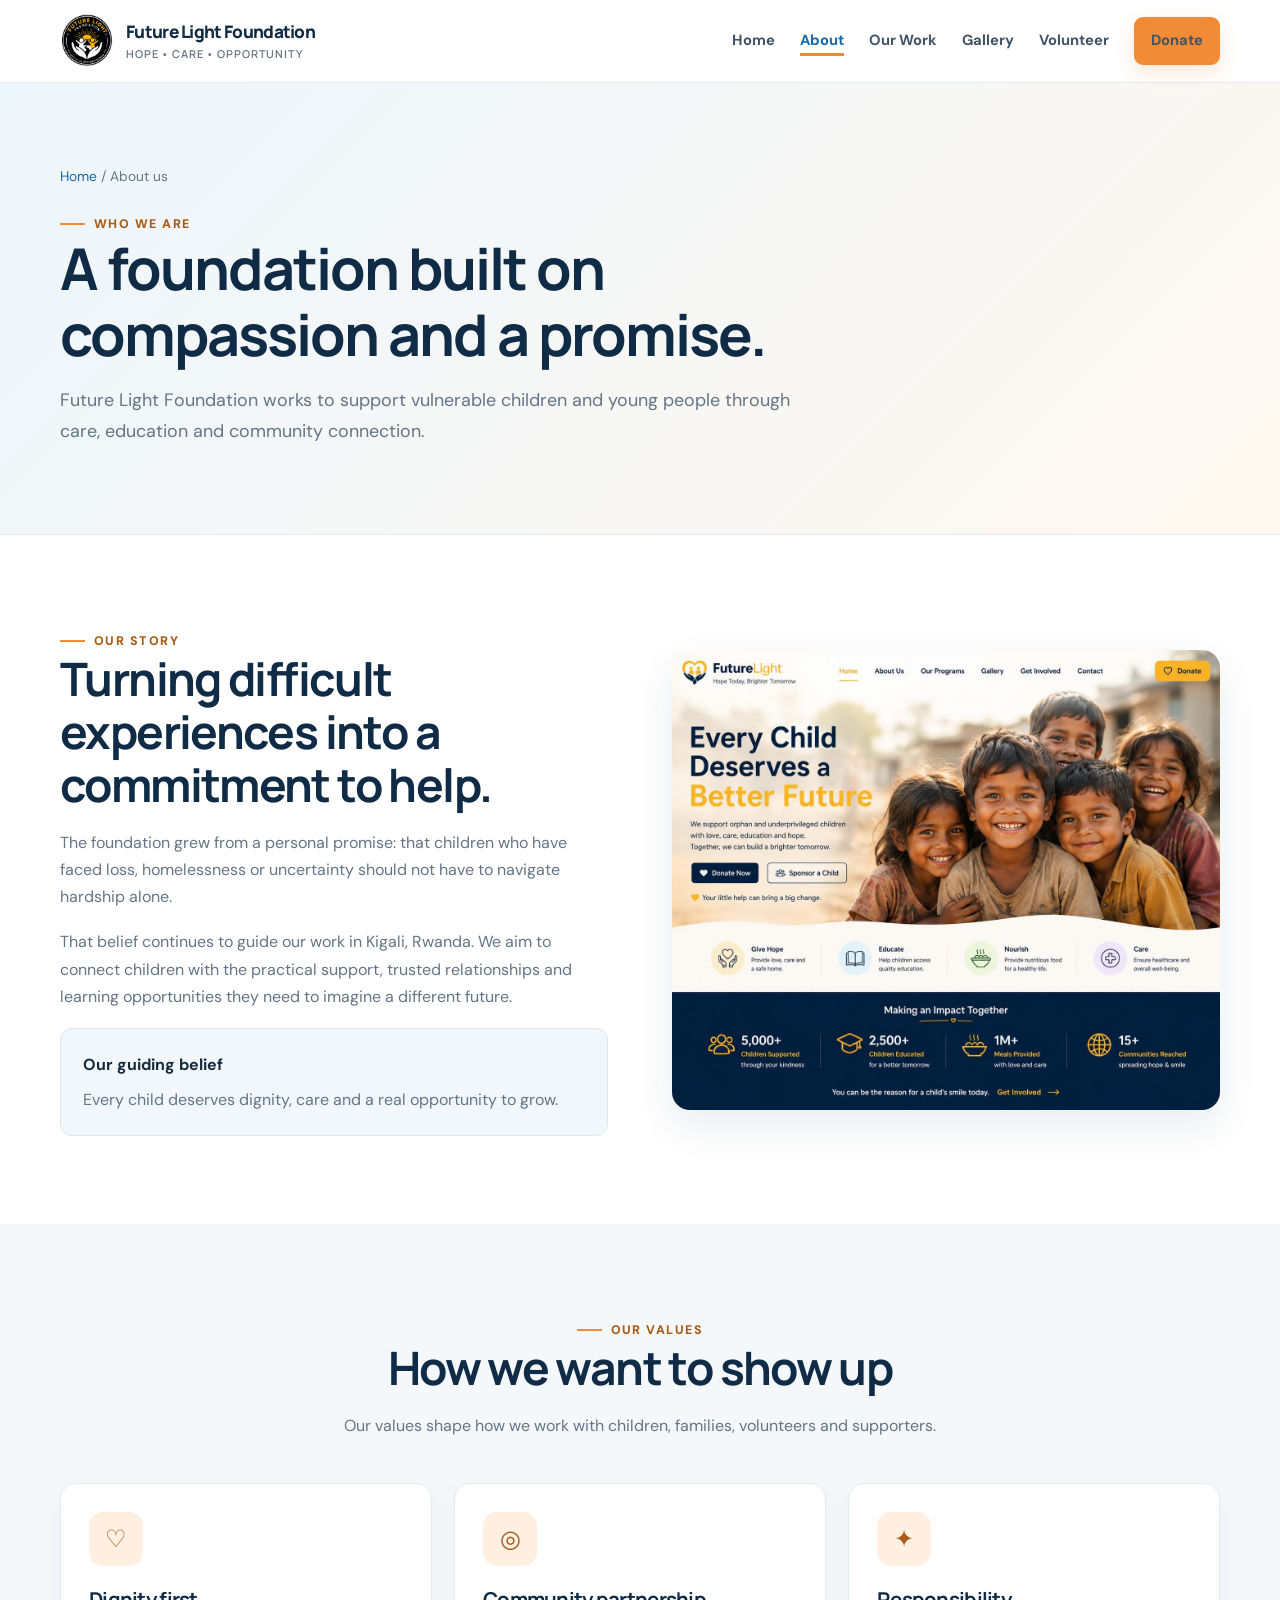
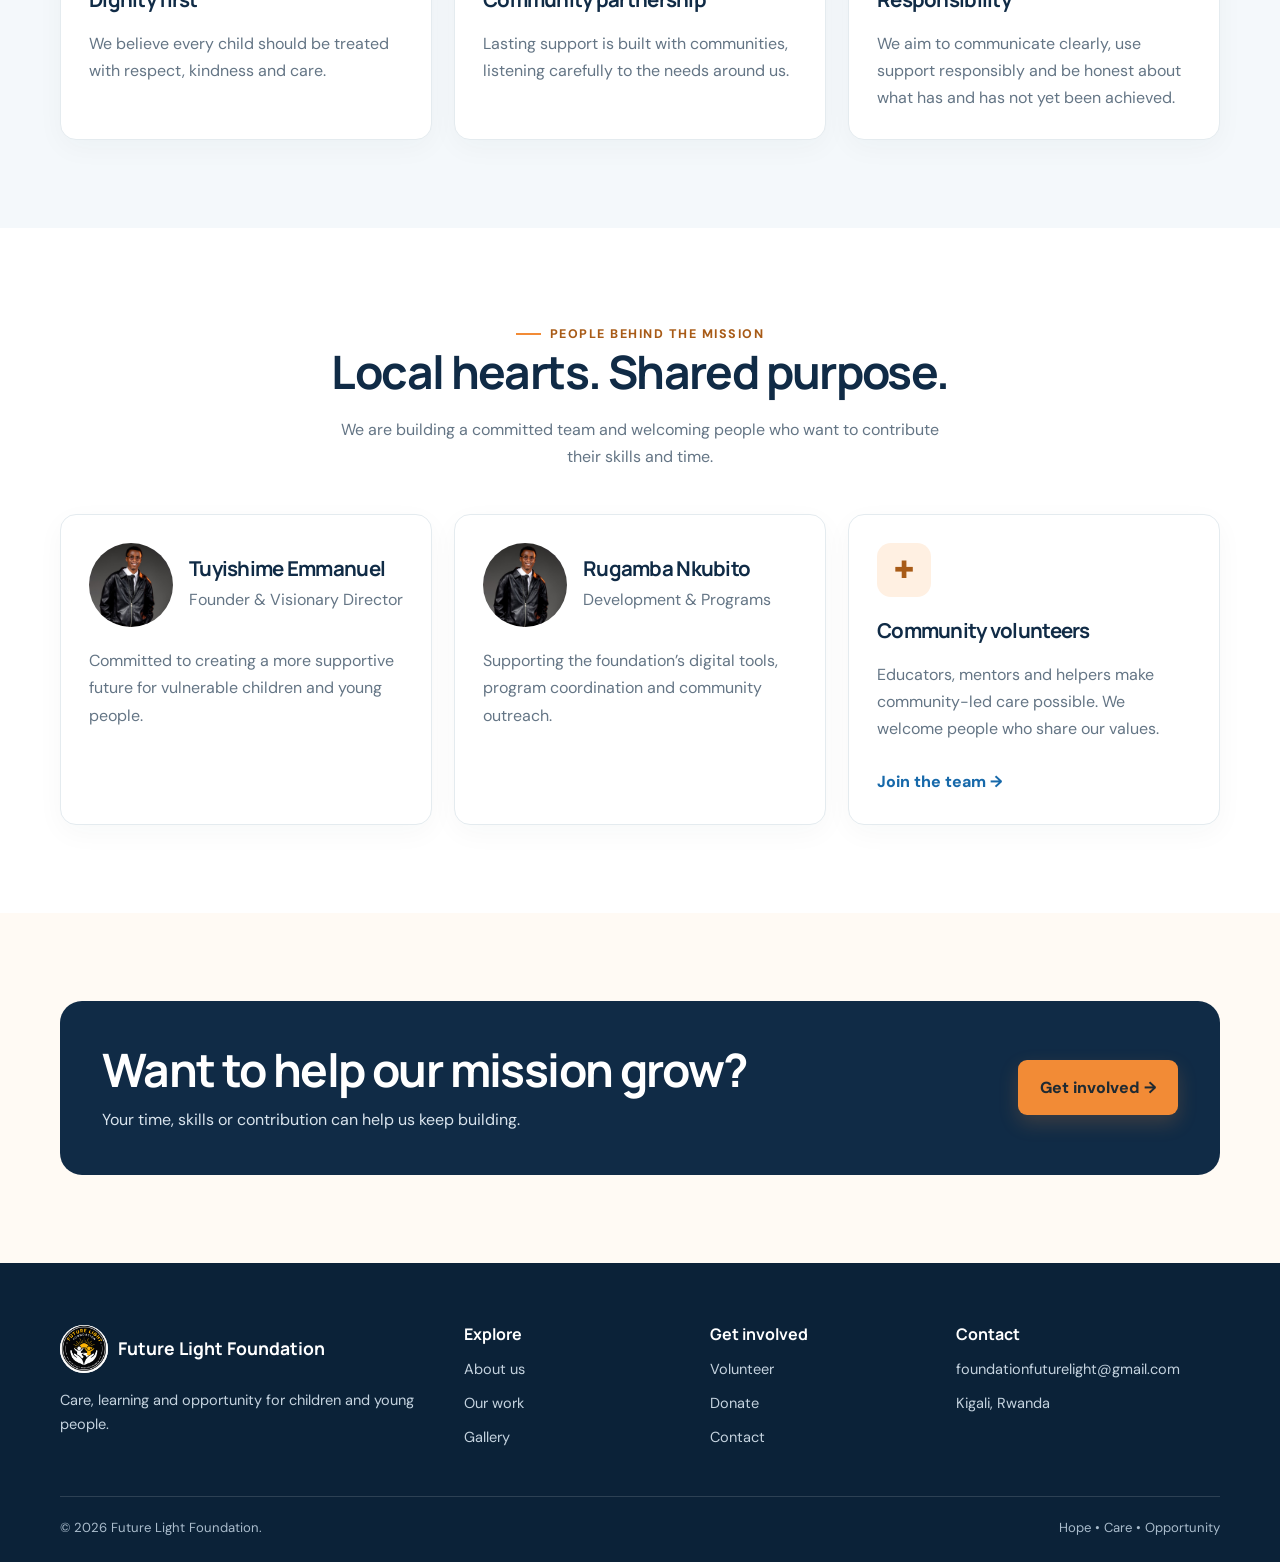
==== about.html @ f6e761b5 "Add dedicated about and team page" ====
<!doctype html>
<html lang="en"><head><meta charset="utf-8"><meta name="viewport" content="width=device-width,initial-scale=1"><meta name="description" content="Learn about the story, mission and people behind Future Light Foundation in Rwanda."><title>About Us | Future Light Foundation</title><link rel="icon" href="./futurelogo.jpeg"><link rel="stylesheet" href="./style.css"><script src="./site.js" defer></script></head>
<body><header class="site-header"><div class="container nav-wrap"><a class="brand" href="./index.html"><img src="./futurelogo.jpeg" alt="Future Light Foundation logo"><span>Future Light Foundation<small>Hope • Care • Opportunity</small></span></a><button class="menu-toggle" aria-label="Open navigation menu" aria-expanded="false" aria-controls="primary-nav">☰</button><nav class="nav-links" id="primary-nav" aria-label="Main navigation"><a href="./index.html">Home</a><a href="./about.html" aria-current="page">About</a><a href="./programs.html">Our Work</a><a href="./gallery.html">Gallery</a><a href="./volunteer.html">Volunteer</a><a class="btn btn-primary btn-sm" href="./donate.html">Donate</a></nav></div></header>
<main><section class="page-hero"><div class="container"><div class="breadcrumbs"><a href="./index.html">Home</a> / About us</div><span class="eyebrow">Who we are</span><h1>A foundation built on compassion and a promise.</h1><p>Future Light Foundation works to support vulnerable children and young people through care, education and community connection.</p></div></section>
<section class="section"><div class="container split"><div><span class="eyebrow">Our story</span><h2>Turning difficult experiences into a commitment to help.</h2><p>The foundation grew from a personal promise: that children who have faced loss, homelessness or uncertainty should not have to navigate hardship alone.</p><p>That belief continues to guide our work in Kigali, Rwanda. We aim to connect children with the practical support, trusted relationships and learning opportunities they need to imagine a different future.</p><div class="callout"><strong>Our guiding belief</strong><p style="margin:8px 0 0">Every child deserves dignity, care and a real opportunity to grow.</p></div></div><div class="photo-frame"><img src="./ff.jpeg" alt="Community and children represented in the foundation's work"></div></div></section>
<section class="section section-soft"><div class="container"><div class="section-head"><span class="eyebrow">Our values</span><h2>How we want to show up</h2><p>Our values shape how we work with children, families, volunteers and supporters.</p></div><div class="cards"><article class="card"><div class="card-icon">♡</div><h3>Dignity first</h3><p>We believe every child should be treated with respect, kindness and care.</p></article><article class="card"><div class="card-icon">◎</div><h3>Community partnership</h3><p>Lasting support is built with communities, listening carefully to the needs around us.</p></article><article class="card"><div class="card-icon">✦</div><h3>Responsibility</h3><p>We aim to communicate clearly, use support responsibly and be honest about what has and has not yet been achieved.</p></article></div></div></section>
<section class="section"><div class="container"><div class="section-head"><span class="eyebrow">People behind the mission</span><h2>Local hearts. Shared purpose.</h2><p>We are building a committed team and welcoming people who want to contribute their skills and time.</p></div><div class="cards"><article class="card"><div class="person"><img src="./tuyishime.jpeg" alt="Emmanuel Tuyishime"><div><h3 style="margin-bottom:5px">Tuyishime Emmanuel</h3><p>Founder & Visionary Director</p></div></div><p style="margin-top:20px">Committed to creating a more supportive future for vulnerable children and young people.</p></article><article class="card"><div class="person"><img src="./tuyishime.jpeg" alt="Rugamba Nkubito"><div><h3 style="margin-bottom:5px">Rugamba Nkubito</h3><p>Development & Programs</p></div></div><p style="margin-top:20px">Supporting the foundation’s digital tools, program coordination and community outreach.</p></article><article class="card"><div class="card-icon">✚</div><h3>Community volunteers</h3><p>Educators, mentors and helpers make community-led care possible. We welcome people who share our values.</p><a class="card-link" href="./volunteer.html">Join the team →</a></article></div></div></section>
<section class="section section-cream"><div class="container banner"><div><h2>Want to help our mission grow?</h2><p>Your time, skills or contribution can help us keep building.</p></div><a class="btn btn-primary" href="./volunteer.html">Get involved →</a></div></section></main>
<footer class="site-footer"><div class="container"><div class="footer-grid"><div><div class="footer-brand"><img src="./futurelogo.jpeg" alt=""><strong>Future Light Foundation</strong></div><p>Care, learning and opportunity for children and young people.</p></div><div><h3>Explore</h3><ul class="footer-links"><li><a href="./about.html">About us</a></li><li><a href="./programs.html">Our work</a></li><li><a href="./gallery.html">Gallery</a></li></ul></div><div><h3>Get involved</h3><ul class="footer-links"><li><a href="./volunteer.html">Volunteer</a></li><li><a href="./donate.html">Donate</a></li><li><a href="./contact.html">Contact</a></li></ul></div><div><h3>Contact</h3><ul class="footer-links"><li><a href="mailto:foundationfuturelight@gmail.com">foundationfuturelight@gmail.com</a></li><li>Kigali, Rwanda</li></ul></div></div><div class="copyright"><span>© 2026 Future Light Foundation.</span><span>Hope • Care • Opportunity</span></div></div></footer></body></html>
---- style.css ----
@import url('https://fonts.googleapis.com/css2?family=DM+Sans:wght@400;500;600;700&family=Manrope:wght@400;500;600;700;800&display=swap');
:root{--navy:#102b46;--blue:#1769aa;--orange:#f28b36;--cream:#fffaf4;--ink:#172b3a;--muted:#647585;--line:#e4ebef;--white:#fff;--soft:#f4f8fb;--shadow:0 16px 42px rgba(16,43,70,.09)}
*{box-sizing:border-box}html{scroll-behavior:smooth}body{margin:0;font-family:'DM Sans',sans-serif;color:var(--ink);line-height:1.7;background:#fff}img{max-width:100%;display:block}a{color:inherit}button,input,textarea,select{font:inherit}.container{width:min(1160px,92%);margin-inline:auto}.site-header{position:sticky;top:0;z-index:50;background:rgba(255,255,255,.96);backdrop-filter:blur(14px);border-bottom:1px solid var(--line)}.nav-wrap{min-height:82px;display:flex;align-items:center;justify-content:space-between;gap:28px}.brand{display:flex;align-items:center;gap:12px;text-decoration:none;min-width:210px}.brand img{width:54px;height:54px;object-fit:contain;border-radius:50%}.brand span{font-family:Manrope,sans-serif;font-weight:800;letter-spacing:-.04em;color:var(--navy);font-size:1.08rem;line-height:1.2}.brand small{display:block;color:var(--muted);font-size:.68rem;font-weight:600;letter-spacing:.08em;text-transform:uppercase;margin-top:4px}.nav-links{display:flex;align-items:center;gap:25px}.nav-links a{text-decoration:none;font-weight:700;font-size:.92rem;color:#405466;transition:color .2s}.nav-links a:hover,.nav-links a[aria-current=page]{color:var(--blue)}.nav-links a[aria-current=page]:not(.btn){text-decoration:underline;text-decoration-color:var(--orange);text-decoration-thickness:3px;text-underline-offset:8px}.menu-toggle{display:none;border:1px solid var(--line);background:#fff;border-radius:10px;padding:10px 12px;color:var(--navy);font-size:1.2rem}.btn{display:inline-flex;align-items:center;justify-content:center;gap:9px;padding:13px 21px;border-radius:9px;text-decoration:none;font-weight:800;border:1px solid transparent;cursor:pointer;transition:transform .2s,background .2s,border-color .2s}.btn:hover{transform:translateY(-2px)}.btn-primary{background:var(--orange);color:#1f2a32;box-shadow:0 8px 20px rgba(242,139,54,.2)}.btn-primary:hover{background:#ff9b4c}.btn-blue{background:var(--blue);color:#fff}.btn-outline{border-color:#c8d6e0;color:var(--navy);background:#fff}.btn-sm{padding:10px 16px}.eyebrow{display:inline-flex;align-items:center;gap:9px;color:#a85b17;font-size:.78rem;letter-spacing:.12em;text-transform:uppercase;font-weight:800}.eyebrow:before{content:'';height:2px;width:25px;background:var(--orange)}h1,h2,h3{font-family:Manrope,sans-serif;line-height:1.15;letter-spacing:-.035em;color:var(--navy);margin:0 0 18px}h1{font-size:clamp(2.6rem,5.8vw,5rem)}h2{font-size:clamp(2rem,3.6vw,3.2rem)}h3{font-size:1.28rem}p{margin:0 0 18px;color:var(--muted)}.lead{font-size:1.15rem;max-width:660px}.section{padding:88px 0}.section-soft{background:var(--soft)}.section-cream{background:var(--cream)}.section-head{max-width:720px;margin:0 auto 44px;text-align:center}.section-head p{max-width:620px;margin:0 auto}.hero{position:relative;isolation:isolate;overflow:hidden;background:var(--navy);color:#fff;min-height:650px;display:flex;align-items:center}.hero:before{content:'';position:absolute;inset:0;background:linear-gradient(90deg,rgba(9,31,52,.92) 0%,rgba(9,31,52,.75) 48%,rgba(9,31,52,.18) 100%);z-index:-1}.hero-photo{position:absolute;inset:0;width:100%;height:100%;object-fit:cover;z-index:-2}.hero-content{padding:90px 0;max-width:760px}.hero h1{color:#fff;max-width:760px}.hero p{color:#e2edf5;font-size:1.17rem;max-width:620px}.hero-actions{display:flex;gap:13px;flex-wrap:wrap;margin-top:28px}.hero .btn-outline{background:rgba(255,255,255,.08);border-color:rgba(255,255,255,.5);color:#fff}.trust-row{display:flex;gap:24px;flex-wrap:wrap;margin-top:36px;color:#e2edf5;font-size:.9rem;font-weight:700}.trust-row span:before{content:'✓';display:inline-grid;place-items:center;width:22px;height:22px;border-radius:50%;background:rgba(242,139,54,.2);color:#ffb56f;margin-right:8px}.split{display:grid;grid-template-columns:1fr 1fr;gap:64px;align-items:center}.photo-frame{position:relative}.photo-frame img{width:100%;height:460px;object-fit:cover;border-radius:18px;box-shadow:var(--shadow)}.photo-note{position:absolute;bottom:22px;left:-18px;background:#fff;padding:17px 20px;border-radius:12px;box-shadow:var(--shadow);max-width:220px;font-weight:800;color:var(--navy)}.photo-note small{display:block;color:var(--muted);font-weight:500}.cards{display:grid;grid-template-columns:repeat(3,1fr);gap:22px}.card{background:#fff;border:1px solid var(--line);border-radius:16px;padding:28px;box-shadow:0 8px 28px rgba(16,43,70,.035)}.card-icon{width:54px;height:54px;display:grid;place-items:center;background:#fff0e2;color:#a85b17;border-radius:14px;font-size:1.5rem;margin-bottom:22px}.card p:last-child{margin-bottom:0}.card-link{display:inline-flex;margin-top:8px;text-decoration:none;color:var(--blue);font-weight:800}.card-link:hover{text-decoration:underline}.banner{background:var(--navy);border-radius:22px;padding:42px;display:flex;justify-content:space-between;align-items:center;gap:24px;color:#fff}.banner h2{color:#fff;margin-bottom:10px}.banner p{color:#d9e4ed;margin:0}.page-hero{padding:82px 0 70px;background:linear-gradient(135deg,#edf6fc 0%,#fff8f0 100%);border-bottom:1px solid var(--line)}.page-hero h1{font-size:clamp(2.4rem,4.5vw,4rem);max-width:850px}.page-hero p{font-size:1.12rem;max-width:740px}.breadcrumbs{font-size:.86rem;color:var(--muted);margin-bottom:18px}.breadcrumbs a{color:var(--blue);text-decoration:none}.check-list{padding:0;list-style:none;display:grid;gap:12px;margin:24px 0}.check-list li{padding-left:32px;position:relative;color:#405466}.check-list li:before{content:'✓';position:absolute;left:0;top:0;width:22px;height:22px;display:grid;place-items:center;background:#e8f6ee;color:#20724b;border-radius:50%;font-weight:800;font-size:.8rem}.person{display:flex;align-items:center;gap:16px}.person img{width:84px;height:84px;object-fit:cover;border-radius:50%}.person p{margin:0}.form-layout{display:grid;grid-template-columns:.8fr 1.2fr;gap:30px;align-items:start}.form-panel{padding:32px;background:#fff;border:1px solid var(--line);border-radius:18px;box-shadow:var(--shadow)}.field{margin-bottom:17px}.field label{display:block;font-weight:700;color:var(--navy);margin-bottom:7px;font-size:.92rem}.field input,.field textarea,.field select{width:100%;padding:13px 14px;border:1px solid #cbd8e1;border-radius:9px;background:#fff;color:var(--ink);outline:none}.field input:focus,.field textarea:focus,.field select:focus{border-color:var(--blue);box-shadow:0 0 0 3px rgba(23,105,170,.1)}.field textarea{min-height:145px;resize:vertical}.form-status{padding:12px 14px;border-radius:9px;margin-top:14px;background:#eef7f1;color:#205c3d;display:none}.form-status.error{background:#fff0ee;color:#a12d22}.number-card{display:flex;align-items:center;justify-content:space-between;gap:14px;padding:20px;border:1px solid #f4d1b1;background:#fff8f1;border-radius:13px;margin:22px 0}.number-card strong{display:block;font-size:1.55rem;letter-spacing:.04em;color:var(--navy)}.number-card small{color:var(--muted)}.step-list{counter-reset:steps;list-style:none;padding:0;display:grid;gap:18px}.step-list li{counter-increment:steps;display:grid;grid-template-columns:44px 1fr;gap:15px;align-items:start}.step-list li:before{content:counter(steps);width:42px;height:42px;border-radius:12px;display:grid;place-items:center;background:#e8f2fa;color:var(--blue);font-weight:800}.gallery-grid{display:grid;grid-template-columns:repeat(3,1fr);gap:18px}.gallery-grid img{width:100%;height:300px;object-fit:cover;border-radius:14px}.gallery-caption{font-size:.9rem;margin-top:9px}.callout{padding:22px;border-radius:12px;background:#f1f7fc;border:1px solid #d8e7f2}.site-footer{background:#0b2238;color:#fff;padding:62px 0 22px}.footer-grid{display:grid;grid-template-columns:1.4fr .8fr .8fr 1fr;gap:34px;padding-bottom:40px}.site-footer h3{color:#fff;font-size:1rem;letter-spacing:0;margin-bottom:15px}.site-footer p,.site-footer a,.site-footer li{color:#c5d3df;font-size:.91rem}.site-footer a{text-decoration:none}.site-footer a:hover{color:#ffb56f}.footer-links{list-style:none;padding:0;margin:0;display:grid;gap:9px}.footer-brand{display:flex;align-items:center;gap:10px;margin-bottom:16px}.footer-brand img{width:48px;height:48px;object-fit:contain;border-radius:50%;background:#fff}.footer-brand strong{font-family:Manrope,sans-serif;font-size:1.1rem}.copyright{border-top:1px solid rgba(255,255,255,.14);padding-top:20px;display:flex;justify-content:space-between;gap:12px;flex-wrap:wrap;color:#aabccc;font-size:.82rem}.notice{padding:14px 16px;border-radius:10px;background:#fff4e7;border:1px solid #f4d5b5;color:#79400e;font-size:.9rem}.hidden{display:none!important}
@media(max-width:950px){.nav-links{gap:15px}.nav-links a{font-size:.86rem}.brand{min-width:0}.split{gap:34px}.footer-grid{grid-template-columns:repeat(2,1fr)}.form-layout{grid-template-columns:1fr}.hero{min-height:590px}}
@media(max-width:760px){.nav-wrap{min-height:72px}.brand img{width:46px;height:46px}.menu-toggle{display:block}.nav-links{display:none;position:absolute;left:0;right:0;top:100%;background:#fff;border-bottom:1px solid var(--line);padding:18px 4%;box-shadow:var(--shadow);align-items:stretch;gap:0;flex-direction:column}.nav-links.open{display:flex}.nav-links a{padding:12px 6px;font-size:1rem}.nav-links .btn{margin-top:8px}.hero{min-height:620px}.hero:before{background:linear-gradient(90deg,rgba(9,31,52,.91),rgba(9,31,52,.66))}.hero-content{padding:72px 0}.split{grid-template-columns:1fr;gap:34px}.photo-frame img{height:350px}.photo-note{left:12px}.cards{grid-template-columns:1fr}.section{padding:64px 0}.page-hero{padding:60px 0 48px}.banner{padding:28px;align-items:flex-start;flex-direction:column}.gallery-grid{grid-template-columns:repeat(2,1fr)}.gallery-grid img{height:220px}.number-card{align-items:flex-start;flex-direction:column}.form-panel{padding:22px}}
@media(max-width:480px){.gallery-grid{grid-template-columns:1fr}.gallery-grid img{height:260px}.footer-grid{grid-template-columns:1fr}.hero-actions .btn{width:100%}.trust-row{gap:12px;display:grid}.brand span{font-size:.98rem}.section-head{text-align:left}.section-head p{margin:0}.copyright{display:block}.copyright span{display:block;margin-top:5px}}
@media(prefers-reduced-motion:reduce){*,*::before,*::after{scroll-behavior:auto!important;transition:none!important;animation:none!important}}
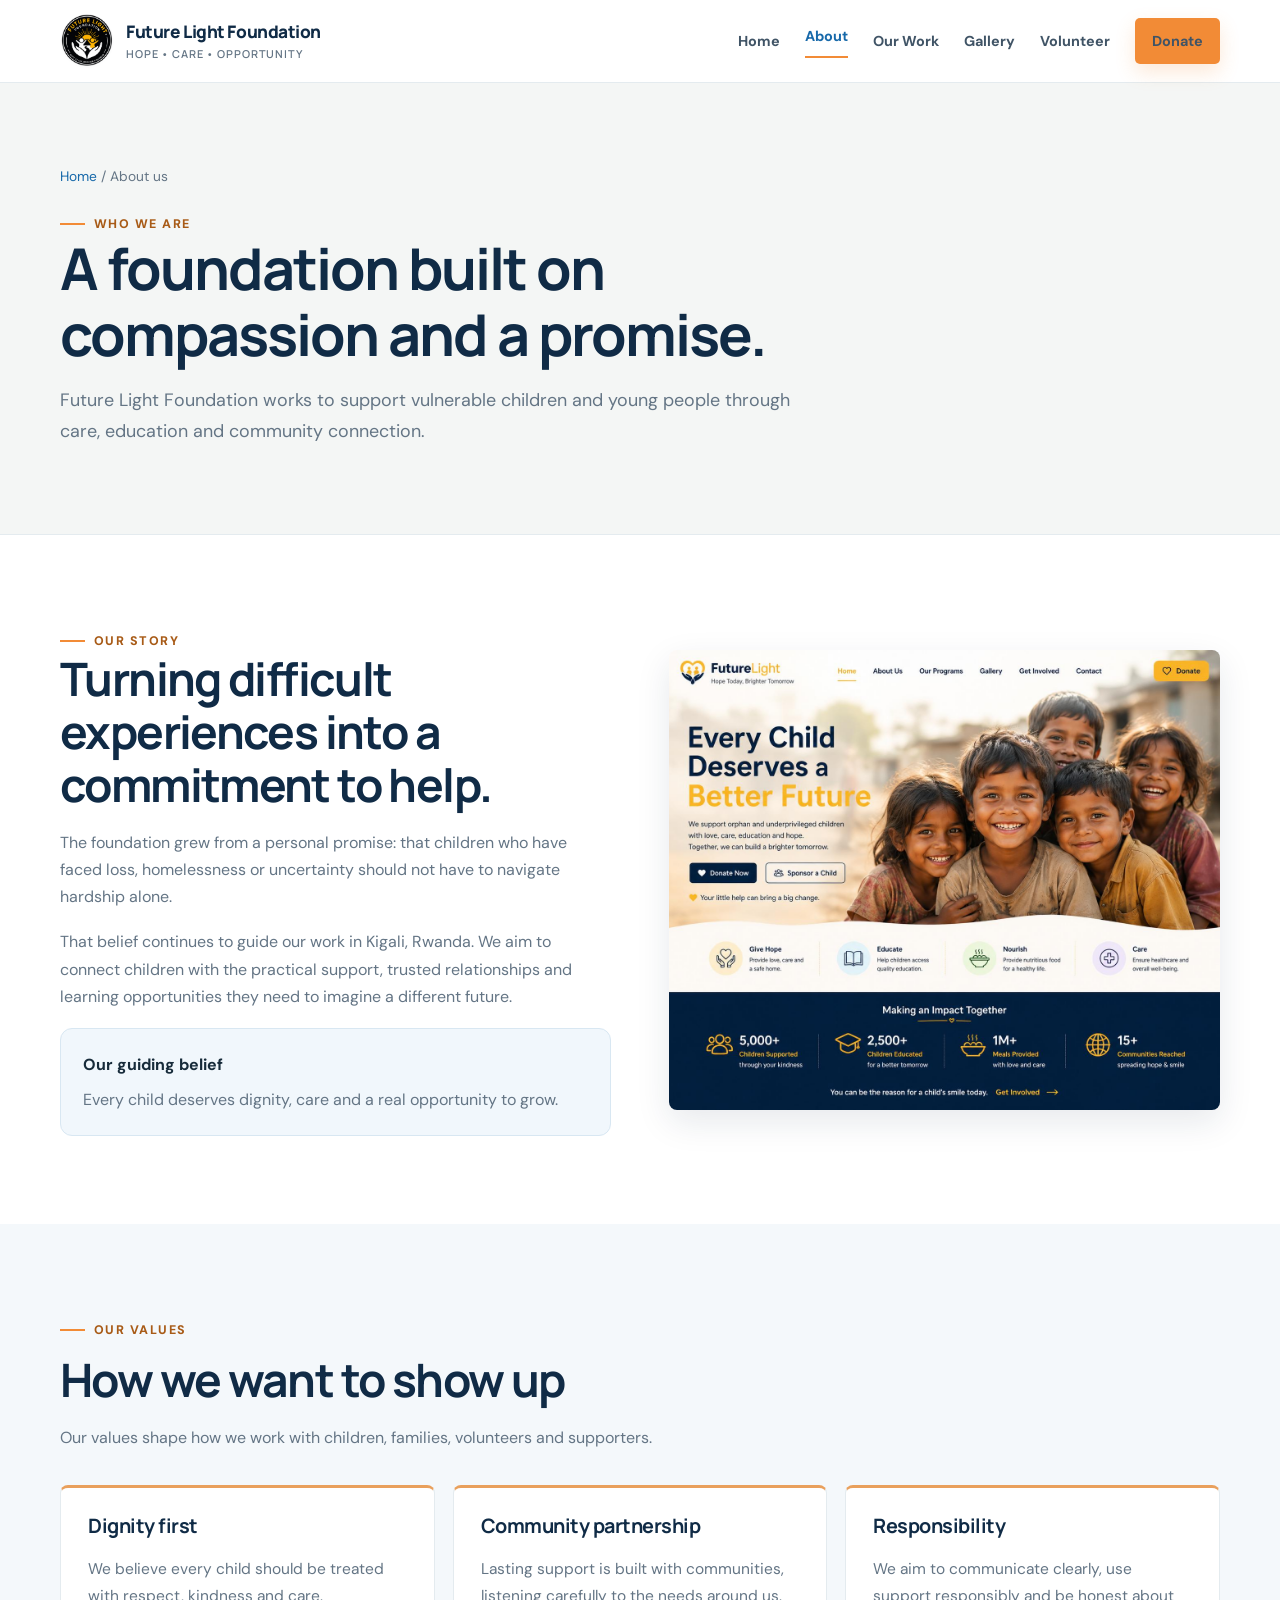
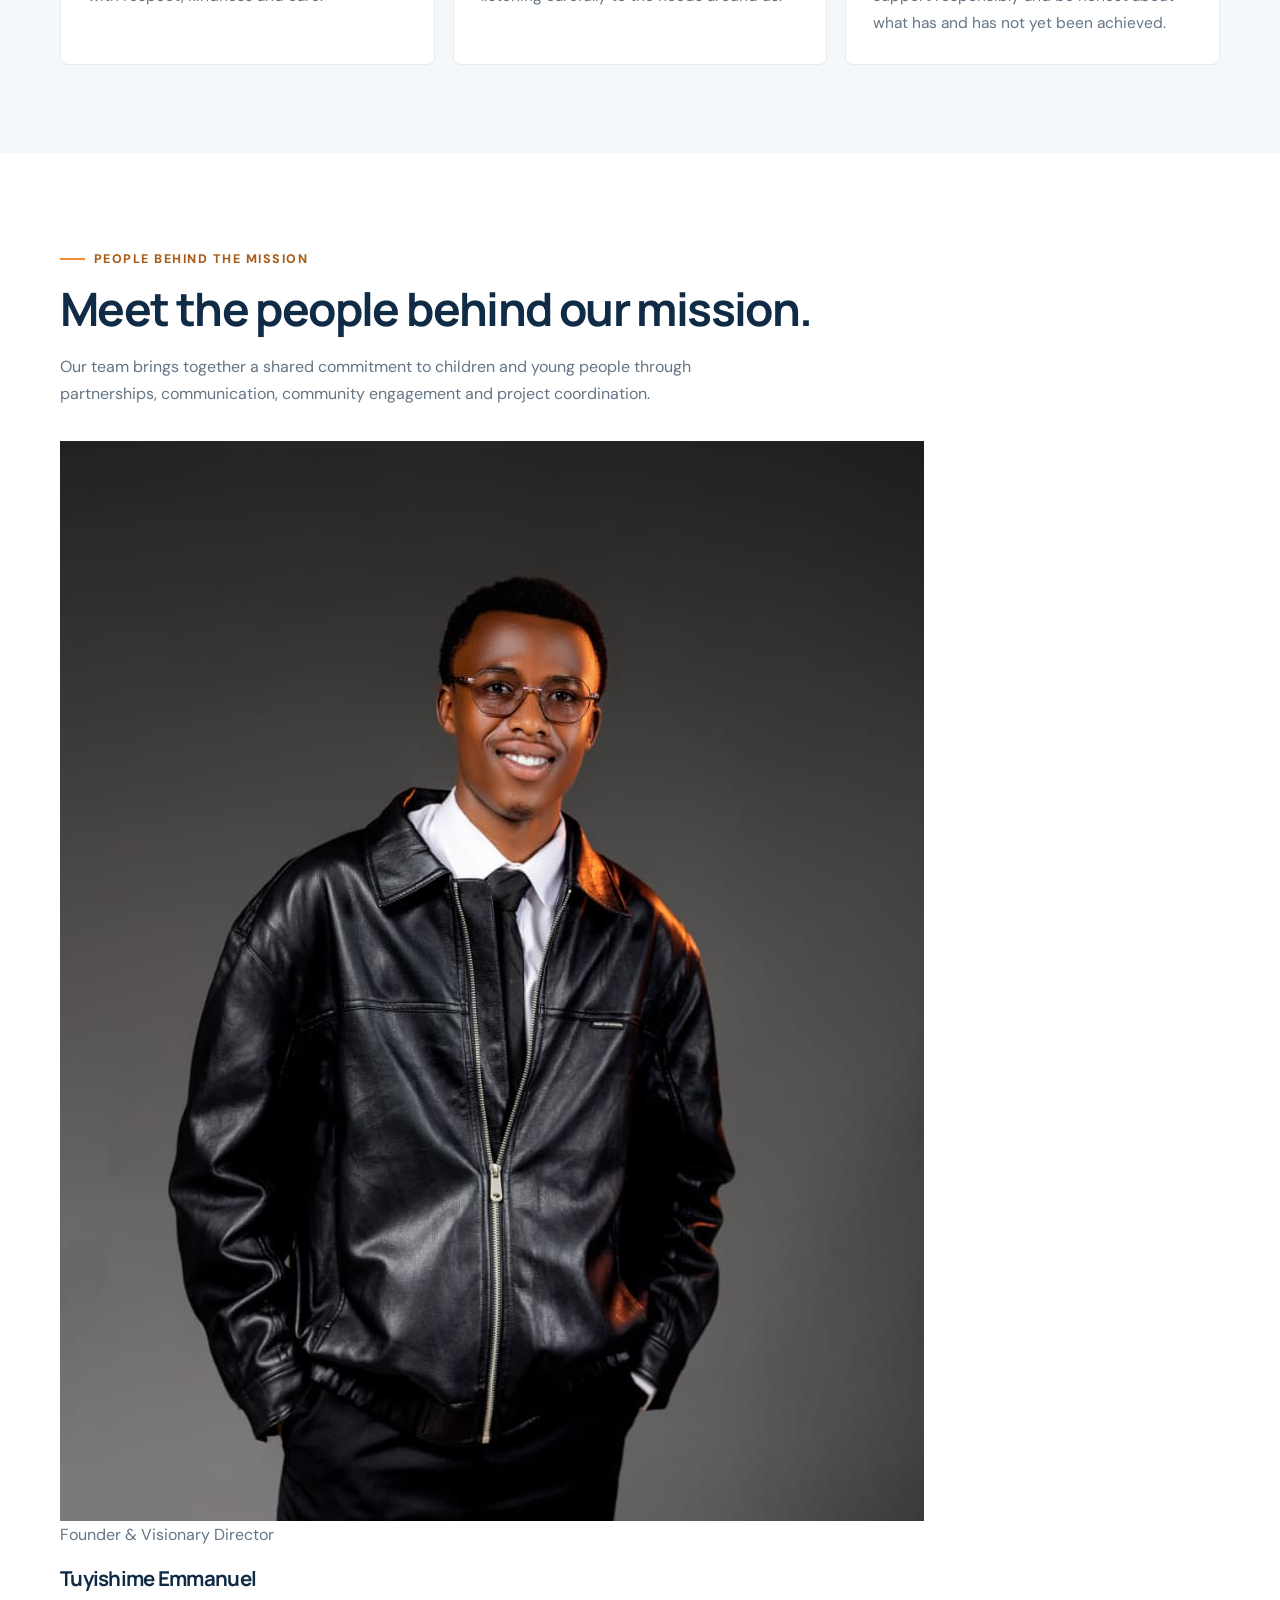
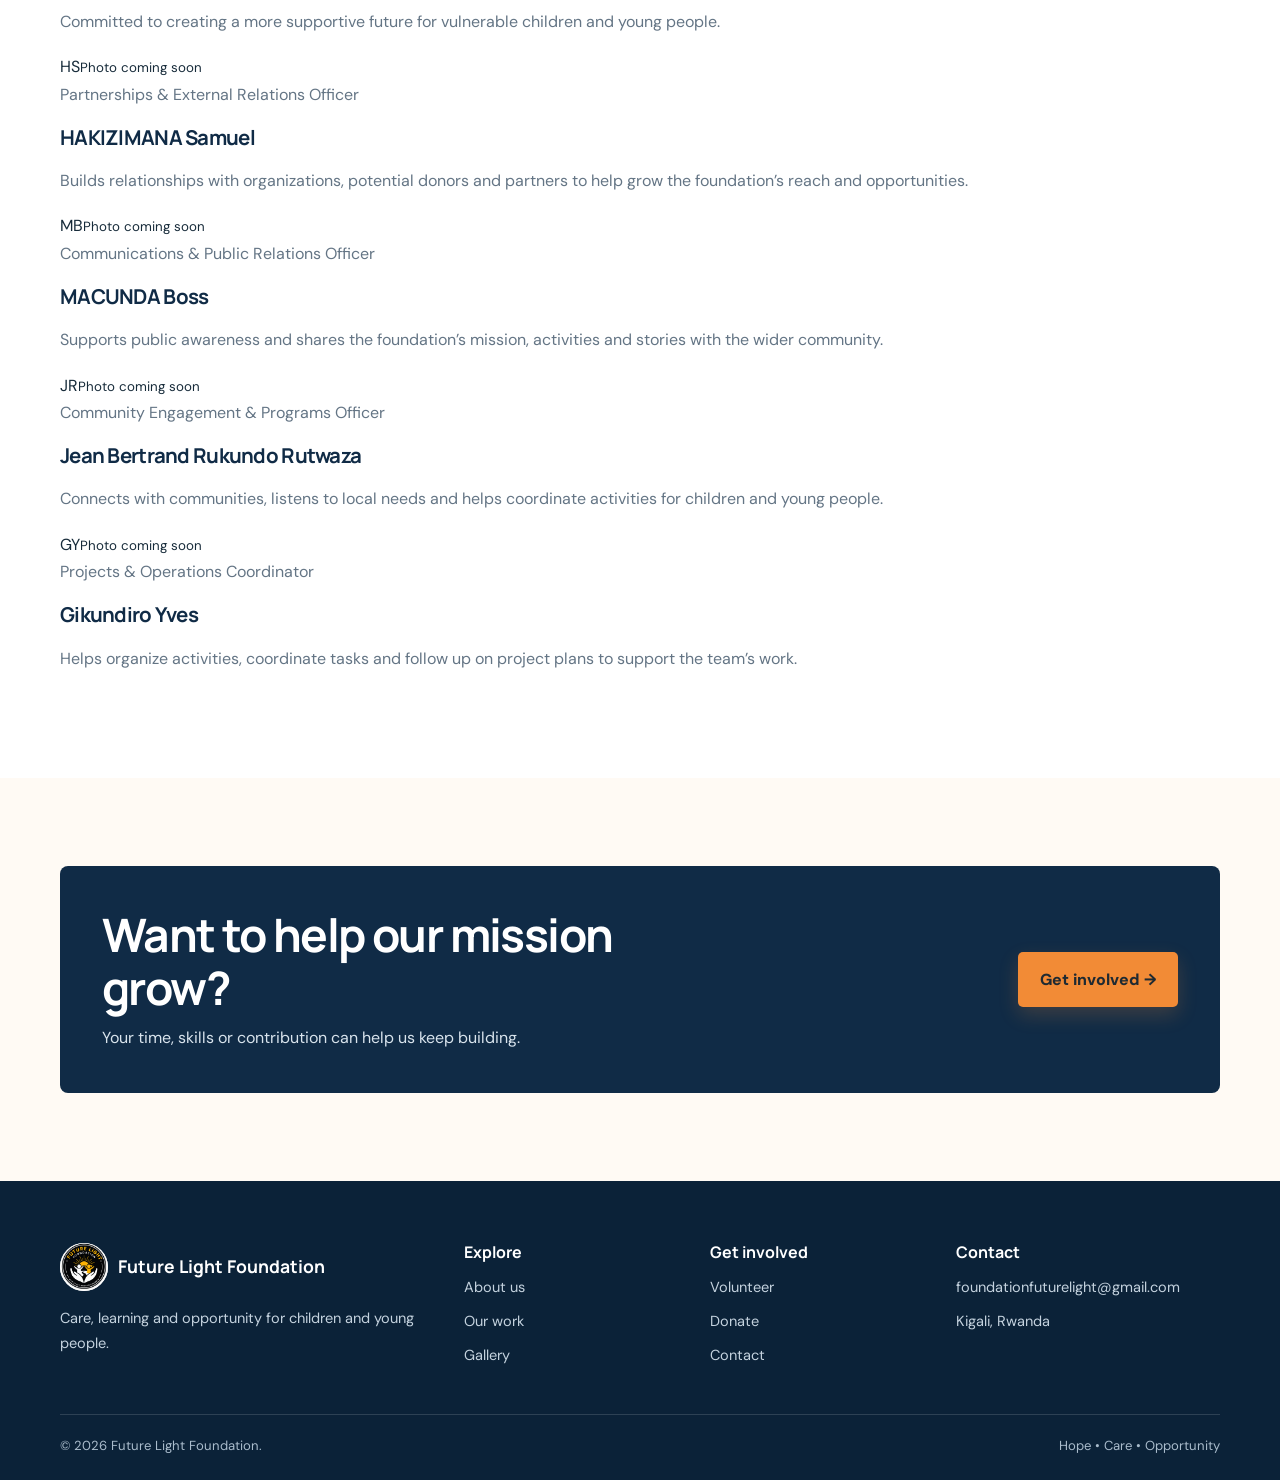
==== commit 881c5285: "Refresh About page team section" ====
--- a/about.html
+++ b/about.html
@@ -4,6 +4,6 @@
 <main><section class="page-hero"><div class="container"><div class="breadcrumbs"><a href="./index.html">Home</a> / About us</div><span class="eyebrow">Who we are</span><h1>A foundation built on compassion and a promise.</h1><p>Future Light Foundation works to support vulnerable children and young people through care, education and community connection.</p></div></section>
 <section class="section"><div class="container split"><div><span class="eyebrow">Our story</span><h2>Turning difficult experiences into a commitment to help.</h2><p>The foundation grew from a personal promise: that children who have faced loss, homelessness or uncertainty should not have to navigate hardship alone.</p><p>That belief continues to guide our work in Kigali, Rwanda. We aim to connect children with the practical support, trusted relationships and learning opportunities they need to imagine a different future.</p><div class="callout"><strong>Our guiding belief</strong><p style="margin:8px 0 0">Every child deserves dignity, care and a real opportunity to grow.</p></div></div><div class="photo-frame"><img src="./ff.jpeg" alt="Community and children represented in the foundation's work"></div></div></section>
 <section class="section section-soft"><div class="container"><div class="section-head"><span class="eyebrow">Our values</span><h2>How we want to show up</h2><p>Our values shape how we work with children, families, volunteers and supporters.</p></div><div class="cards"><article class="card"><div class="card-icon">♡</div><h3>Dignity first</h3><p>We believe every child should be treated with respect, kindness and care.</p></article><article class="card"><div class="card-icon">◎</div><h3>Community partnership</h3><p>Lasting support is built with communities, listening carefully to the needs around us.</p></article><article class="card"><div class="card-icon">✦</div><h3>Responsibility</h3><p>We aim to communicate clearly, use support responsibly and be honest about what has and has not yet been achieved.</p></article></div></div></section>
-<section class="section"><div class="container"><div class="section-head"><span class="eyebrow">People behind the mission</span><h2>Local hearts. Shared purpose.</h2><p>We are building a committed team and welcoming people who want to contribute their skills and time.</p></div><div class="cards"><article class="card"><div class="person"><img src="./tuyishime.jpeg" alt="Emmanuel Tuyishime"><div><h3 style="margin-bottom:5px">Tuyishime Emmanuel</h3><p>Founder & Visionary Director</p></div></div><p style="margin-top:20px">Committed to creating a more supportive future for vulnerable children and young people.</p></article><article class="card"><div class="person"><img src="./tuyishime.jpeg" alt="Rugamba Nkubito"><div><h3 style="margin-bottom:5px">Rugamba Nkubito</h3><p>Development & Programs</p></div></div><p style="margin-top:20px">Supporting the foundation’s digital tools, program coordination and community outreach.</p></article><article class="card"><div class="card-icon">✚</div><h3>Community volunteers</h3><p>Educators, mentors and helpers make community-led care possible. We welcome people who share our values.</p><a class="card-link" href="./volunteer.html">Join the team →</a></article></div></div></section>
+<section class="section team-section"><div class="container"><div class="section-head"><span class="eyebrow">People behind the mission</span><h2>Meet the people behind our mission.</h2><p>Our team brings together a shared commitment to children and young people through partnerships, communication, community engagement and project coordination.</p></div><div class="team-grid"><article class="team-card"><img class="team-photo" src="./tuyishime.jpeg" alt="Tuyishime Emmanuel, Founder and Visionary Director"><div class="team-card-body"><p class="team-role">Founder &amp; Visionary Director</p><h3>Tuyishime Emmanuel</h3><p>Committed to creating a more supportive future for vulnerable children and young people.</p></div></article><article class="team-card"><div class="team-photo team-placeholder" role="img" aria-label="Photo placeholder for HAKIZIMANA Samuel"><span>HS</span><small>Photo coming soon</small></div><div class="team-card-body"><p class="team-role">Partnerships &amp; External Relations Officer</p><h3>HAKIZIMANA Samuel</h3><p>Builds relationships with organizations, potential donors and partners to help grow the foundation’s reach and opportunities.</p></div></article><article class="team-card"><div class="team-photo team-placeholder" role="img" aria-label="Photo placeholder for MACUNDA Boss"><span>MB</span><small>Photo coming soon</small></div><div class="team-card-body"><p class="team-role">Communications &amp; Public Relations Officer</p><h3>MACUNDA Boss</h3><p>Supports public awareness and shares the foundation’s mission, activities and stories with the wider community.</p></div></article><article class="team-card"><div class="team-photo team-placeholder" role="img" aria-label="Photo placeholder for Jean Bertrand Rukundo Rutwaza"><span>JR</span><small>Photo coming soon</small></div><div class="team-card-body"><p class="team-role">Community Engagement &amp; Programs Officer</p><h3>Jean Bertrand Rukundo Rutwaza</h3><p>Connects with communities, listens to local needs and helps coordinate activities for children and young people.</p></div></article><article class="team-card"><div class="team-photo team-placeholder" role="img" aria-label="Photo placeholder for Gikundiro Yves"><span>GY</span><small>Photo coming soon</small></div><div class="team-card-body"><p class="team-role">Projects &amp; Operations Coordinator</p><h3>Gikundiro Yves</h3><p>Helps organize activities, coordinate tasks and follow up on project plans to support the team’s work.</p></div></article></div></div></section>
 <section class="section section-cream"><div class="container banner"><div><h2>Want to help our mission grow?</h2><p>Your time, skills or contribution can help us keep building.</p></div><a class="btn btn-primary" href="./volunteer.html">Get involved →</a></div></section></main>
 <footer class="site-footer"><div class="container"><div class="footer-grid"><div><div class="footer-brand"><img src="./futurelogo.jpeg" alt=""><strong>Future Light Foundation</strong></div><p>Care, learning and opportunity for children and young people.</p></div><div><h3>Explore</h3><ul class="footer-links"><li><a href="./about.html">About us</a></li><li><a href="./programs.html">Our work</a></li><li><a href="./gallery.html">Gallery</a></li></ul></div><div><h3>Get involved</h3><ul class="footer-links"><li><a href="./volunteer.html">Volunteer</a></li><li><a href="./donate.html">Donate</a></li><li><a href="./contact.html">Contact</a></li></ul></div><div><h3>Contact</h3><ul class="footer-links"><li><a href="mailto:foundationfuturelight@gmail.com">foundationfuturelight@gmail.com</a></li><li>Kigali, Rwanda</li></ul></div></div><div class="copyright"><span>© 2026 Future Light Foundation.</span><span>Hope • Care • Opportunity</span></div></div></footer></body></html>
--- a/style.css
+++ b/style.css
@@ -4,4 +4,173 @@
 @media(max-width:950px){.nav-links{gap:15px}.nav-links a{font-size:.86rem}.brand{min-width:0}.split{gap:34px}.footer-grid{grid-template-columns:repeat(2,1fr)}.form-layout{grid-template-columns:1fr}.hero{min-height:590px}}
 @media(max-width:760px){.nav-wrap{min-height:72px}.brand img{width:46px;height:46px}.menu-toggle{display:block}.nav-links{display:none;position:absolute;left:0;right:0;top:100%;background:#fff;border-bottom:1px solid var(--line);padding:18px 4%;box-shadow:var(--shadow);align-items:stretch;gap:0;flex-direction:column}.nav-links.open{display:flex}.nav-links a{padding:12px 6px;font-size:1rem}.nav-links .btn{margin-top:8px}.hero{min-height:620px}.hero:before{background:linear-gradient(90deg,rgba(9,31,52,.91),rgba(9,31,52,.66))}.hero-content{padding:72px 0}.split{grid-template-columns:1fr;gap:34px}.photo-frame img{height:350px}.photo-note{left:12px}.cards{grid-template-columns:1fr}.section{padding:64px 0}.page-hero{padding:60px 0 48px}.banner{padding:28px;align-items:flex-start;flex-direction:column}.gallery-grid{grid-template-columns:repeat(2,1fr)}.gallery-grid img{height:220px}.number-card{align-items:flex-start;flex-direction:column}.form-panel{padding:22px}}
 @media(max-width:480px){.gallery-grid{grid-template-columns:1fr}.gallery-grid img{height:260px}.footer-grid{grid-template-columns:1fr}.hero-actions .btn{width:100%}.trust-row{gap:12px;display:grid}.brand span{font-size:.98rem}.section-head{text-align:left}.section-head p{margin:0}.copyright{display:block}.copyright span{display:block;margin-top:5px}}
-@media(prefers-reduced-motion:reduce){*,*::before,*::after{scroll-behavior:auto!important;transition:none!important;animation:none!important}}+@media(prefers-reduced-motion:reduce){*,*::before,*::after{scroll-behavior:auto!important;transition:none!important;animation:none!important}}
+
+/* Homepage refinement: restrained editorial styling and clearer reading hierarchy */
+.skip-link{position:absolute;left:12px;top:-60px;z-index:1000;padding:10px 14px;background:#fff;color:var(--navy);border:2px solid var(--blue);border-radius:4px}
+.skip-link:focus{top:12px}
+:focus-visible{outline:3px solid #e58a35;outline-offset:3px}
+.hero{min-height:600px;background:#132b40}
+.hero:before{background:linear-gradient(90deg,rgba(10,30,48,.88) 0%,rgba(10,30,48,.67) 48%,rgba(10,30,48,.2) 100%)}
+.hero-content{max-width:700px}
+.hero h1{max-width:650px;font-size:clamp(2.8rem,5.1vw,4.65rem);line-height:1.06;letter-spacing:-.045em}
+.hero p{max-width:570px;font-size:1.08rem;line-height:1.8}
+.hero .eyebrow{letter-spacing:.09em}
+.hero .btn,.banner .btn{border-radius:5px}
+.hero .btn-primary{color:#1c2a35}
+.hero .btn-outline{background:transparent;border-color:rgba(255,255,255,.68)}
+.trust-row{gap:16px 26px;font-size:.84rem;font-weight:600}
+.trust-row span:before{background:transparent;border:1px solid rgba(255,181,111,.8)}
+.section-head{text-align:left;max-width:780px;margin:0 0 34px}
+.section-head p{margin:0;max-width:660px}
+.section-head .eyebrow{margin-bottom:12px}
+.cards{gap:18px}
+.card{border-radius:8px;box-shadow:none;padding:27px;border-top:3px solid #e9a05c}
+.card-icon{display:none}
+.home-focus-card .focus-number{display:block;font-size:.73rem;letter-spacing:.1em;font-weight:800;color:#a85b17;margin-bottom:23px}
+.card h3{font-size:1.24rem;letter-spacing:-.025em}
+.card p{font-size:.97rem;line-height:1.75}
+.card-link{font-size:.91rem;margin-top:14px}
+.split{gap:58px}
+.photo-frame img{border-radius:8px;box-shadow:0 12px 34px rgba(16,43,70,.10)}
+.photo-note{left:-12px;border-radius:5px;box-shadow:0 8px 24px rgba(16,43,70,.1)}
+.banner{border-radius:8px;padding:42px}
+.banner .eyebrow{margin-bottom:12px}
+.banner h2{max-width:600px}
+.site-header{backdrop-filter:none;background:rgba(255,255,255,.98)}
+.brand span{letter-spacing:-.025em}
+.nav-links a{font-size:.9rem}
+.nav-links a[aria-current=page]:not(.btn){text-decoration:none;border-bottom:2px solid var(--orange);padding-bottom:7px}
+.btn{border-radius:5px}
+.btn:hover{transform:translateY(-1px)}
+.page-hero{background:#f4f6f5}
+@media(max-width:760px){
+ .hero{min-height:590px}
+ .hero:before{background:linear-gradient(90deg,rgba(10,30,48,.88),rgba(10,30,48,.68))}
+ .hero h1{font-size:clamp(2.55rem,10vw,3.5rem)}
+ .section-head{text-align:left;margin-bottom:26px}
+ .cards{gap:14px}
+ .card{padding:23px}
+ .banner{padding:28px}
+ .photo-note{left:10px}
+}
+
+
+/* Hero layout fix: keep all copy in normal flow and let content set the height. */
+.hero {
+  position: relative;
+  display: flex;
+  align-items: center;
+  min-height: 0;
+  height: auto;
+  overflow: hidden;
+  isolation: isolate;
+}
+.hero > .container {
+  position: relative;
+  z-index: 1;
+  display: flex;
+  align-items: center;
+  width: min(1160px, 92%);
+  height: auto;
+  min-height: 0;
+  padding-block: clamp(4.5rem, 8vw, 6.75rem);
+}
+.hero-content {
+  position: relative;
+  z-index: 1;
+  display: flex;
+  flex-direction: column;
+  align-items: flex-start;
+  width: 100%;
+  max-width: 700px;
+  height: auto;
+  min-height: 0;
+  padding: 0;
+  margin: 0;
+}
+.hero::after {
+  content: none;
+}
+.hero h1 {
+  position: relative;
+  max-width: 100%;
+  height: auto;
+  margin: 0 0 1.25rem;
+  overflow-wrap: anywhere;
+  text-wrap: balance;
+}
+.hero-content > p {
+  width: 100%;
+  max-width: 570px;
+  margin: 0;
+}
+.hero-actions {
+  position: relative;
+  display: flex;
+  flex-wrap: wrap;
+  align-items: center;
+  gap: 0.875rem;
+  width: 100%;
+  height: auto;
+  margin: 1.75rem 0 2.5rem;
+}
+.trust-row {
+  position: relative;
+  display: flex;
+  flex-wrap: wrap;
+  gap: 0.75rem 1.5rem;
+  width: 100%;
+  height: auto;
+  margin: 0;
+}
+.hero + .section {
+  position: relative;
+  clear: both;
+  margin-top: 0;
+}
+@media (max-width: 760px) {
+  .hero > .container {
+    padding-block: 4.25rem;
+  }
+  .hero-content {
+    max-width: 100%;
+  }
+  .hero h1 {
+    max-width: 18ch;
+    font-size: clamp(2.4rem, 9.5vw, 3.5rem);
+    line-height: 1.08;
+  }
+  .hero-actions {
+    gap: 0.75rem;
+    margin-top: 1.5rem;
+    margin-bottom: 2.25rem;
+  }
+  .hero-actions .btn {
+    max-width: 100%;
+    white-space: normal;
+    text-align: center;
+  }
+  .trust-row {
+    gap: 0.75rem;
+  }
+}
+@media (max-width: 480px) {
+  .hero > .container {
+    padding-block: 3.5rem;
+  }
+  .hero-actions {
+    flex-direction: column;
+    align-items: stretch;
+  }
+  .hero-actions .btn {
+    width: 100%;
+  }
+}
+
+/* Donation choice controls */
+.amount-options{display:grid;grid-template-columns:repeat(2,minmax(0,1fr));gap:10px}
+.amount-options label{display:flex;align-items:center;gap:9px;padding:13px 14px;border:1px solid var(--line);border-radius:8px;background:#fff;color:var(--navy);font-weight:700;cursor:pointer}
+.amount-options label:has(input:checked){border-color:var(--blue);background:#eef6fc;box-shadow:0 0 0 1px var(--blue)}
+.amount-options input{accent-color:var(--blue)}
+@media(max-width:480px){.amount-options{grid-template-columns:1fr 1fr}}
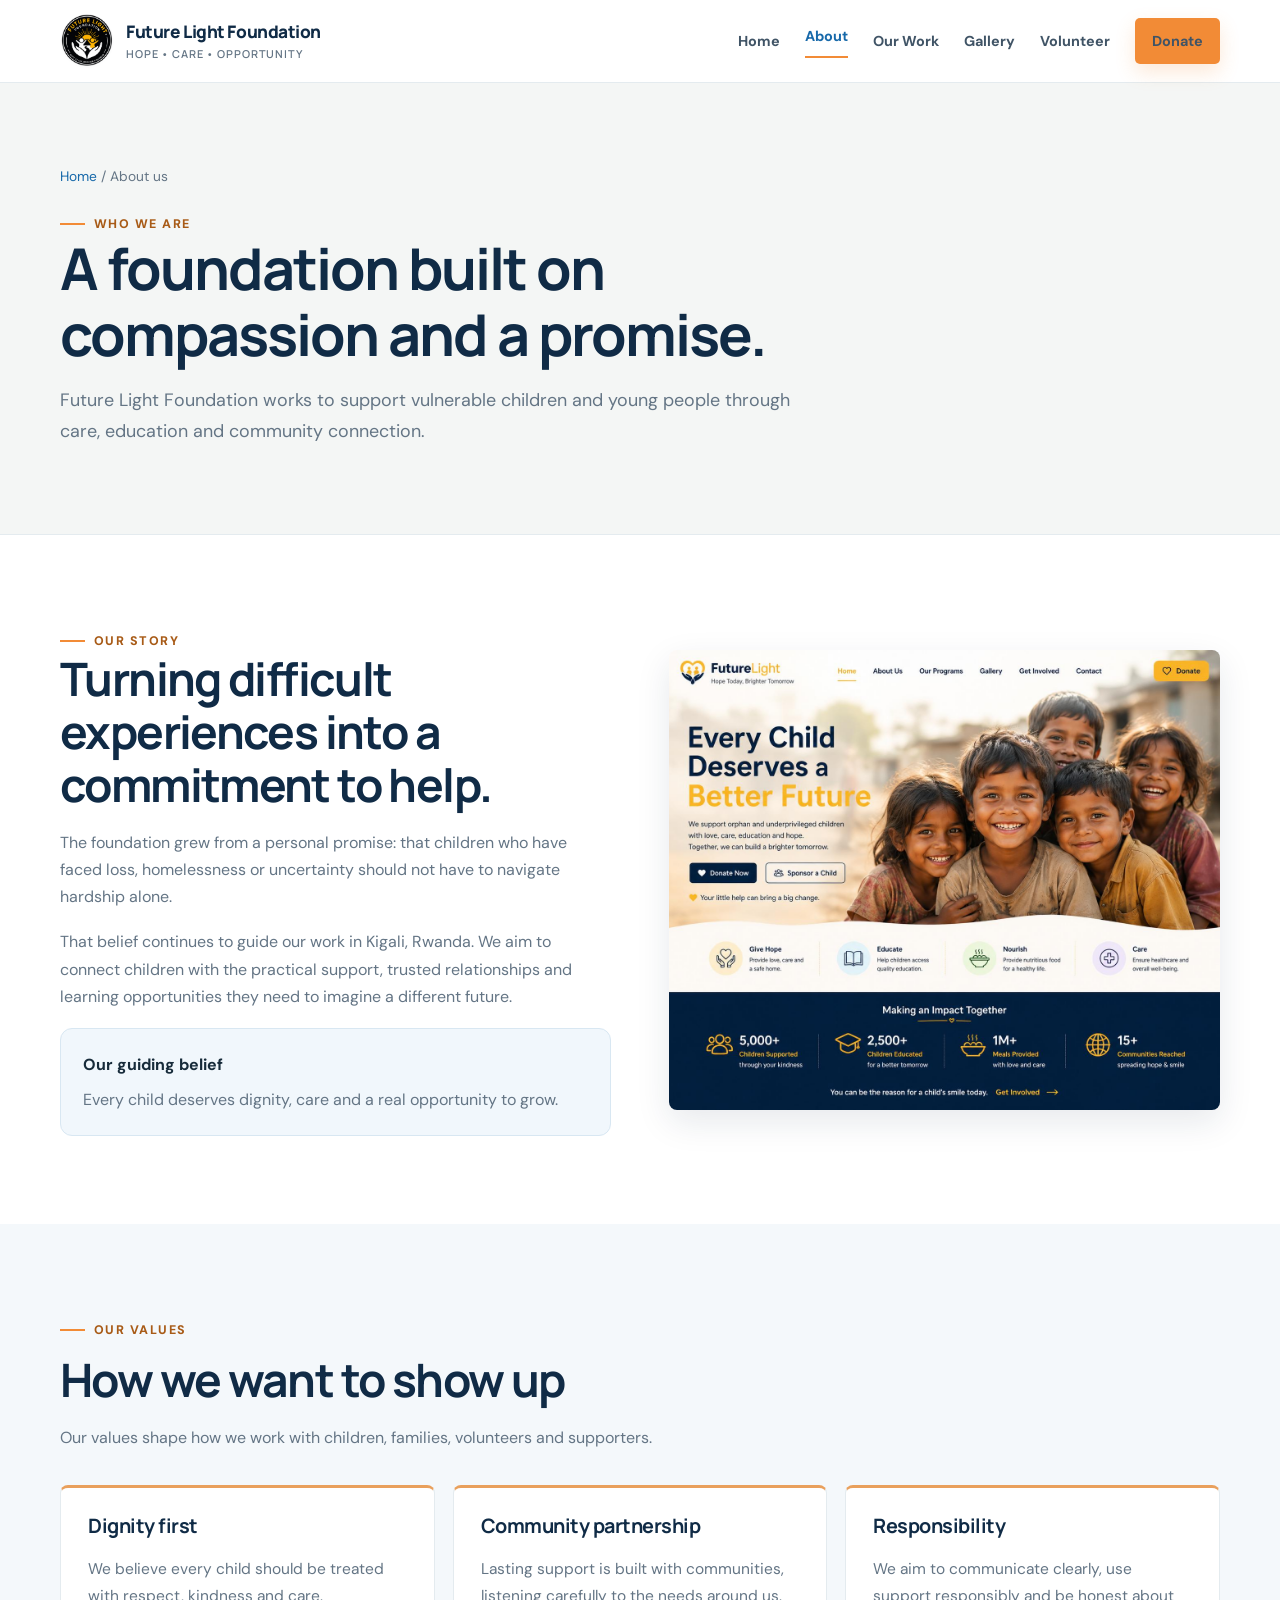
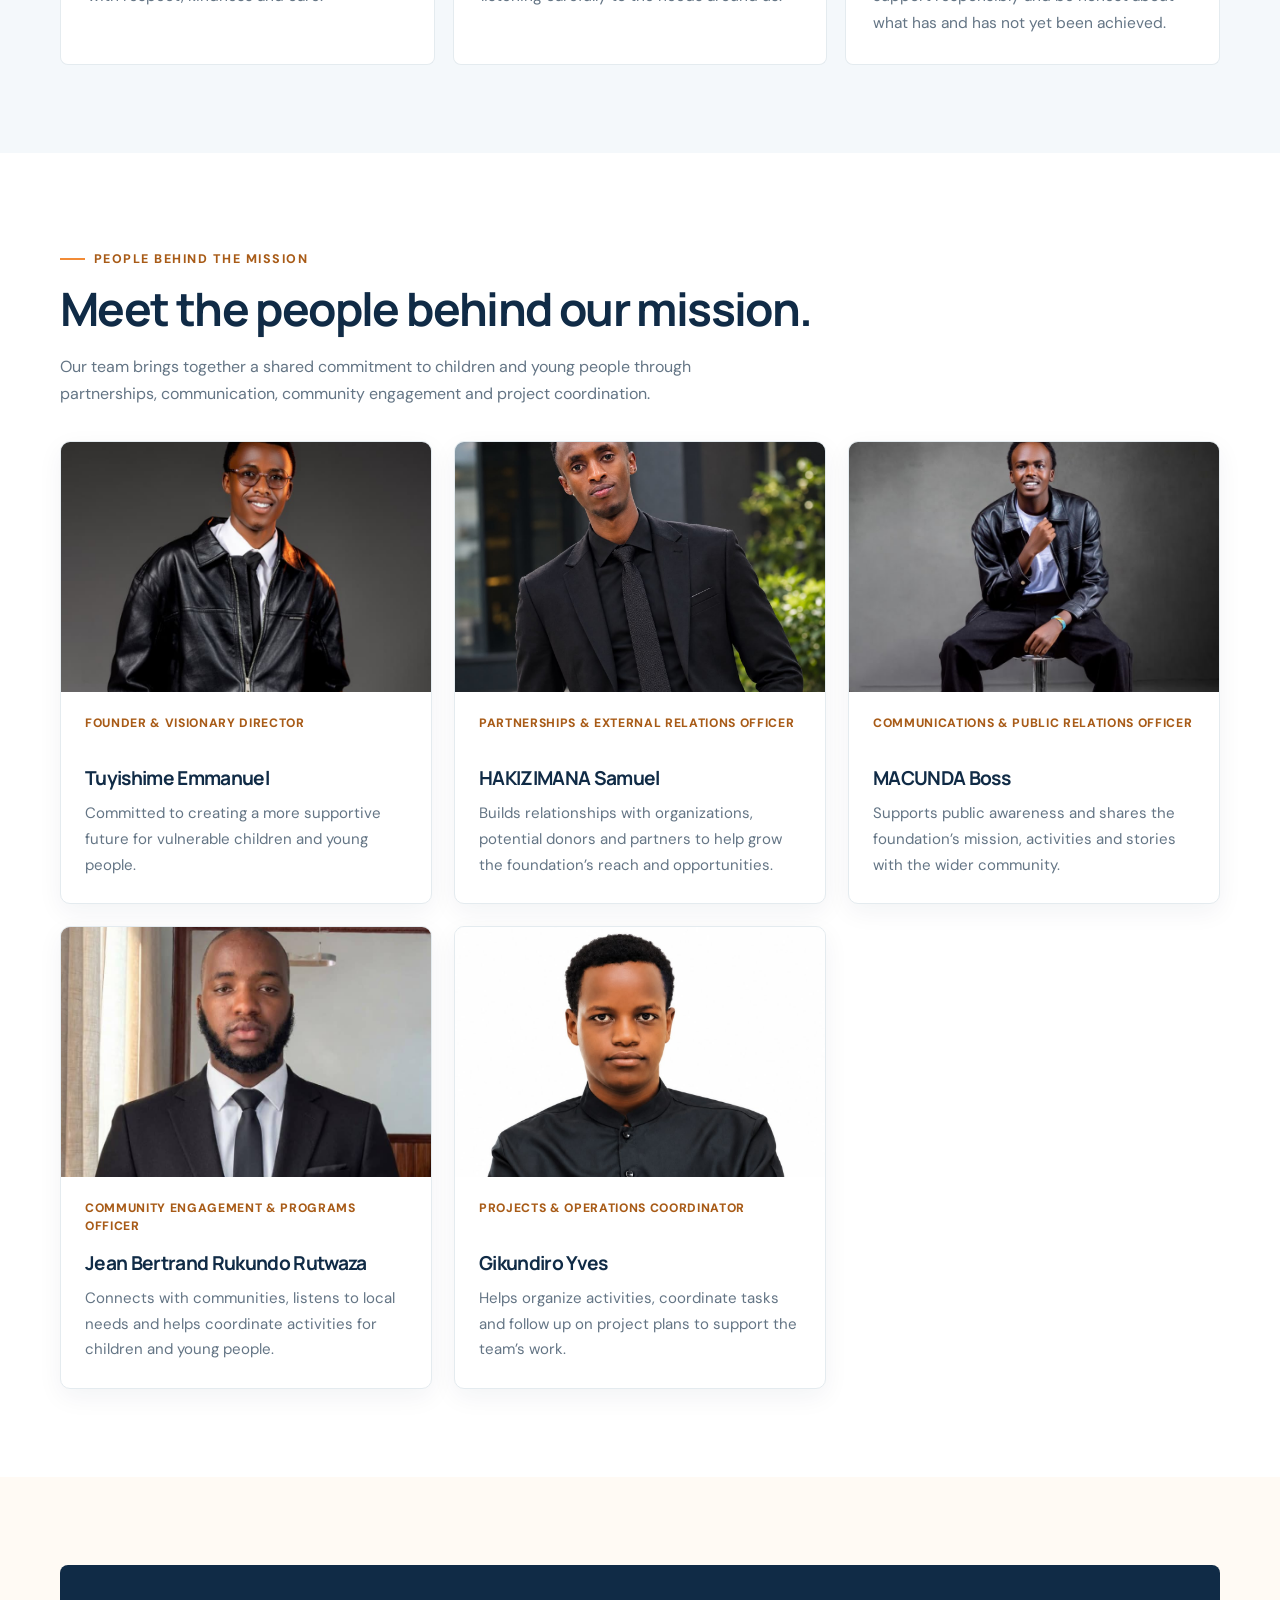
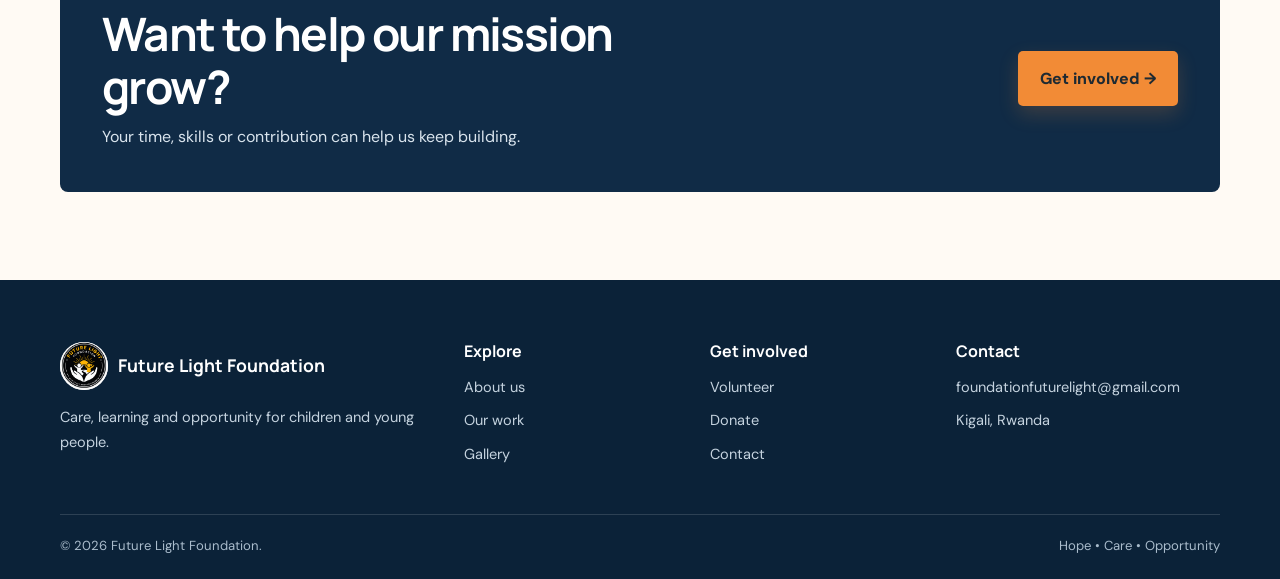
==== commit f44071c5: "Add team member photos to About page" ====
--- a/about.html
+++ b/about.html
@@ -4,6 +4,6 @@
 <main><section class="page-hero"><div class="container"><div class="breadcrumbs"><a href="./index.html">Home</a> / About us</div><span class="eyebrow">Who we are</span><h1>A foundation built on compassion and a promise.</h1><p>Future Light Foundation works to support vulnerable children and young people through care, education and community connection.</p></div></section>
 <section class="section"><div class="container split"><div><span class="eyebrow">Our story</span><h2>Turning difficult experiences into a commitment to help.</h2><p>The foundation grew from a personal promise: that children who have faced loss, homelessness or uncertainty should not have to navigate hardship alone.</p><p>That belief continues to guide our work in Kigali, Rwanda. We aim to connect children with the practical support, trusted relationships and learning opportunities they need to imagine a different future.</p><div class="callout"><strong>Our guiding belief</strong><p style="margin:8px 0 0">Every child deserves dignity, care and a real opportunity to grow.</p></div></div><div class="photo-frame"><img src="./ff.jpeg" alt="Community and children represented in the foundation's work"></div></div></section>
 <section class="section section-soft"><div class="container"><div class="section-head"><span class="eyebrow">Our values</span><h2>How we want to show up</h2><p>Our values shape how we work with children, families, volunteers and supporters.</p></div><div class="cards"><article class="card"><div class="card-icon">♡</div><h3>Dignity first</h3><p>We believe every child should be treated with respect, kindness and care.</p></article><article class="card"><div class="card-icon">◎</div><h3>Community partnership</h3><p>Lasting support is built with communities, listening carefully to the needs around us.</p></article><article class="card"><div class="card-icon">✦</div><h3>Responsibility</h3><p>We aim to communicate clearly, use support responsibly and be honest about what has and has not yet been achieved.</p></article></div></div></section>
-<section class="section team-section"><div class="container"><div class="section-head"><span class="eyebrow">People behind the mission</span><h2>Meet the people behind our mission.</h2><p>Our team brings together a shared commitment to children and young people through partnerships, communication, community engagement and project coordination.</p></div><div class="team-grid"><article class="team-card"><img class="team-photo" src="./tuyishime.jpeg" alt="Tuyishime Emmanuel, Founder and Visionary Director"><div class="team-card-body"><p class="team-role">Founder &amp; Visionary Director</p><h3>Tuyishime Emmanuel</h3><p>Committed to creating a more supportive future for vulnerable children and young people.</p></div></article><article class="team-card"><div class="team-photo team-placeholder" role="img" aria-label="Photo placeholder for HAKIZIMANA Samuel"><span>HS</span><small>Photo coming soon</small></div><div class="team-card-body"><p class="team-role">Partnerships &amp; External Relations Officer</p><h3>HAKIZIMANA Samuel</h3><p>Builds relationships with organizations, potential donors and partners to help grow the foundation’s reach and opportunities.</p></div></article><article class="team-card"><div class="team-photo team-placeholder" role="img" aria-label="Photo placeholder for MACUNDA Boss"><span>MB</span><small>Photo coming soon</small></div><div class="team-card-body"><p class="team-role">Communications &amp; Public Relations Officer</p><h3>MACUNDA Boss</h3><p>Supports public awareness and shares the foundation’s mission, activities and stories with the wider community.</p></div></article><article class="team-card"><div class="team-photo team-placeholder" role="img" aria-label="Photo placeholder for Jean Bertrand Rukundo Rutwaza"><span>JR</span><small>Photo coming soon</small></div><div class="team-card-body"><p class="team-role">Community Engagement &amp; Programs Officer</p><h3>Jean Bertrand Rukundo Rutwaza</h3><p>Connects with communities, listens to local needs and helps coordinate activities for children and young people.</p></div></article><article class="team-card"><div class="team-photo team-placeholder" role="img" aria-label="Photo placeholder for Gikundiro Yves"><span>GY</span><small>Photo coming soon</small></div><div class="team-card-body"><p class="team-role">Projects &amp; Operations Coordinator</p><h3>Gikundiro Yves</h3><p>Helps organize activities, coordinate tasks and follow up on project plans to support the team’s work.</p></div></article></div></div></section>
+<section class="section team-section"><div class="container"><div class="section-head"><span class="eyebrow">People behind the mission</span><h2>Meet the people behind our mission.</h2><p>Our team brings together a shared commitment to children and young people through partnerships, communication, community engagement and project coordination.</p></div><div class="team-grid"><article class="team-card"><img class="team-photo" src="./tuyishime.jpeg" alt="Tuyishime Emmanuel, Founder and Visionary Director" loading="lazy"><div class="team-card-body"><p class="team-role">Founder &amp; Visionary Director</p><h3>Tuyishime Emmanuel</h3><p>Committed to creating a more supportive future for vulnerable children and young people.</p></div></article><article class="team-card"><img class="team-photo" src="./samuel.jpeg" alt="HAKIZIMANA Samuel, Partnerships and External Relations Officer" loading="lazy"><div class="team-card-body"><p class="team-role">Partnerships &amp; External Relations Officer</p><h3>HAKIZIMANA Samuel</h3><p>Builds relationships with organizations, potential donors and partners to help grow the foundation’s reach and opportunities.</p></div></article><article class="team-card"><img class="team-photo" src="./macunda.jpeg" alt="MACUNDA Boss, Communications and Public Relations Officer" loading="lazy"><div class="team-card-body"><p class="team-role">Communications &amp; Public Relations Officer</p><h3>MACUNDA Boss</h3><p>Supports public awareness and shares the foundation’s mission, activities and stories with the wider community.</p></div></article><article class="team-card"><img class="team-photo" src="./jean%20bertrand.jpeg" alt="Jean Bertrand Rukundo Rutwaza, Community Engagement and Programs Officer" loading="lazy"><div class="team-card-body"><p class="team-role">Community Engagement &amp; Programs Officer</p><h3>Jean Bertrand Rukundo Rutwaza</h3><p>Connects with communities, listens to local needs and helps coordinate activities for children and young people.</p></div></article><article class="team-card"><img class="team-photo" src="./gikundiro.jpeg" alt="Gikundiro Yves, Projects and Operations Coordinator" loading="lazy"><div class="team-card-body"><p class="team-role">Projects &amp; Operations Coordinator</p><h3>Gikundiro Yves</h3><p>Helps organize activities, coordinate tasks and follow up on project plans to support the team’s work.</p></div></article></div></div></section>
 <section class="section section-cream"><div class="container banner"><div><h2>Want to help our mission grow?</h2><p>Your time, skills or contribution can help us keep building.</p></div><a class="btn btn-primary" href="./volunteer.html">Get involved →</a></div></section></main>
 <footer class="site-footer"><div class="container"><div class="footer-grid"><div><div class="footer-brand"><img src="./futurelogo.jpeg" alt=""><strong>Future Light Foundation</strong></div><p>Care, learning and opportunity for children and young people.</p></div><div><h3>Explore</h3><ul class="footer-links"><li><a href="./about.html">About us</a></li><li><a href="./programs.html">Our work</a></li><li><a href="./gallery.html">Gallery</a></li></ul></div><div><h3>Get involved</h3><ul class="footer-links"><li><a href="./volunteer.html">Volunteer</a></li><li><a href="./donate.html">Donate</a></li><li><a href="./contact.html">Contact</a></li></ul></div><div><h3>Contact</h3><ul class="footer-links"><li><a href="mailto:foundationfuturelight@gmail.com">foundationfuturelight@gmail.com</a></li><li>Kigali, Rwanda</li></ul></div></div><div class="copyright"><span>© 2026 Future Light Foundation.</span><span>Hope • Care • Opportunity</span></div></div></footer></body></html>
--- a/style.css
+++ b/style.css
@@ -174,3 +174,19 @@
 .amount-options label:has(input:checked){border-color:var(--blue);background:#eef6fc;box-shadow:0 0 0 1px var(--blue)}
 .amount-options input{accent-color:var(--blue)}
 @media(max-width:480px){.amount-options{grid-template-columns:1fr 1fr}}
+
+
+/* About page team profiles */
+.team-grid{display:grid;grid-template-columns:repeat(3,minmax(0,1fr));gap:22px;align-items:stretch}
+.team-card{overflow:hidden;background:#fff;border:1px solid var(--line);border-radius:10px;box-shadow:0 8px 26px rgba(16,43,70,.055);transition:transform .2s,box-shadow .2s}
+.team-card:hover{transform:translateY(-3px);box-shadow:0 14px 32px rgba(16,43,70,.10)}
+.team-photo{display:flex;width:100%;height:250px;object-fit:cover;object-position:center 35%;background:#edf3f6}
+.team-placeholder{flex-direction:column;align-items:center;justify-content:center;gap:8px;color:var(--navy);background:linear-gradient(145deg,#edf5fa 0%,#fff3e6 100%);border-bottom:1px solid var(--line)}
+.team-placeholder span{display:grid;place-items:center;width:82px;height:82px;border-radius:50%;background:#fff;border:1px solid #dbe5eb;color:var(--blue);font:800 1.5rem Manrope,sans-serif;letter-spacing:.04em}
+.team-placeholder small{font-size:.75rem;font-weight:700;color:var(--muted);letter-spacing:.04em;text-transform:uppercase}
+.team-card-body{padding:23px 24px 25px}
+.team-card-body h3{margin:0 0 12px;font-size:1.2rem;overflow-wrap:anywhere}
+.team-card-body>p:last-child{font-size:.94rem;line-height:1.7;margin:0}
+.team-role{min-height:42px;margin:0 0 10px!important;color:#a85b17;font-size:.76rem;font-weight:800;letter-spacing:.055em;line-height:1.45;text-transform:uppercase}
+@media(max-width:950px){.team-grid{grid-template-columns:repeat(2,minmax(0,1fr))}.team-photo{height:230px}}
+@media(max-width:600px){.team-grid{grid-template-columns:1fr;gap:17px}.team-photo{height:280px}.team-card-body{padding:22px}.team-role{min-height:0}}
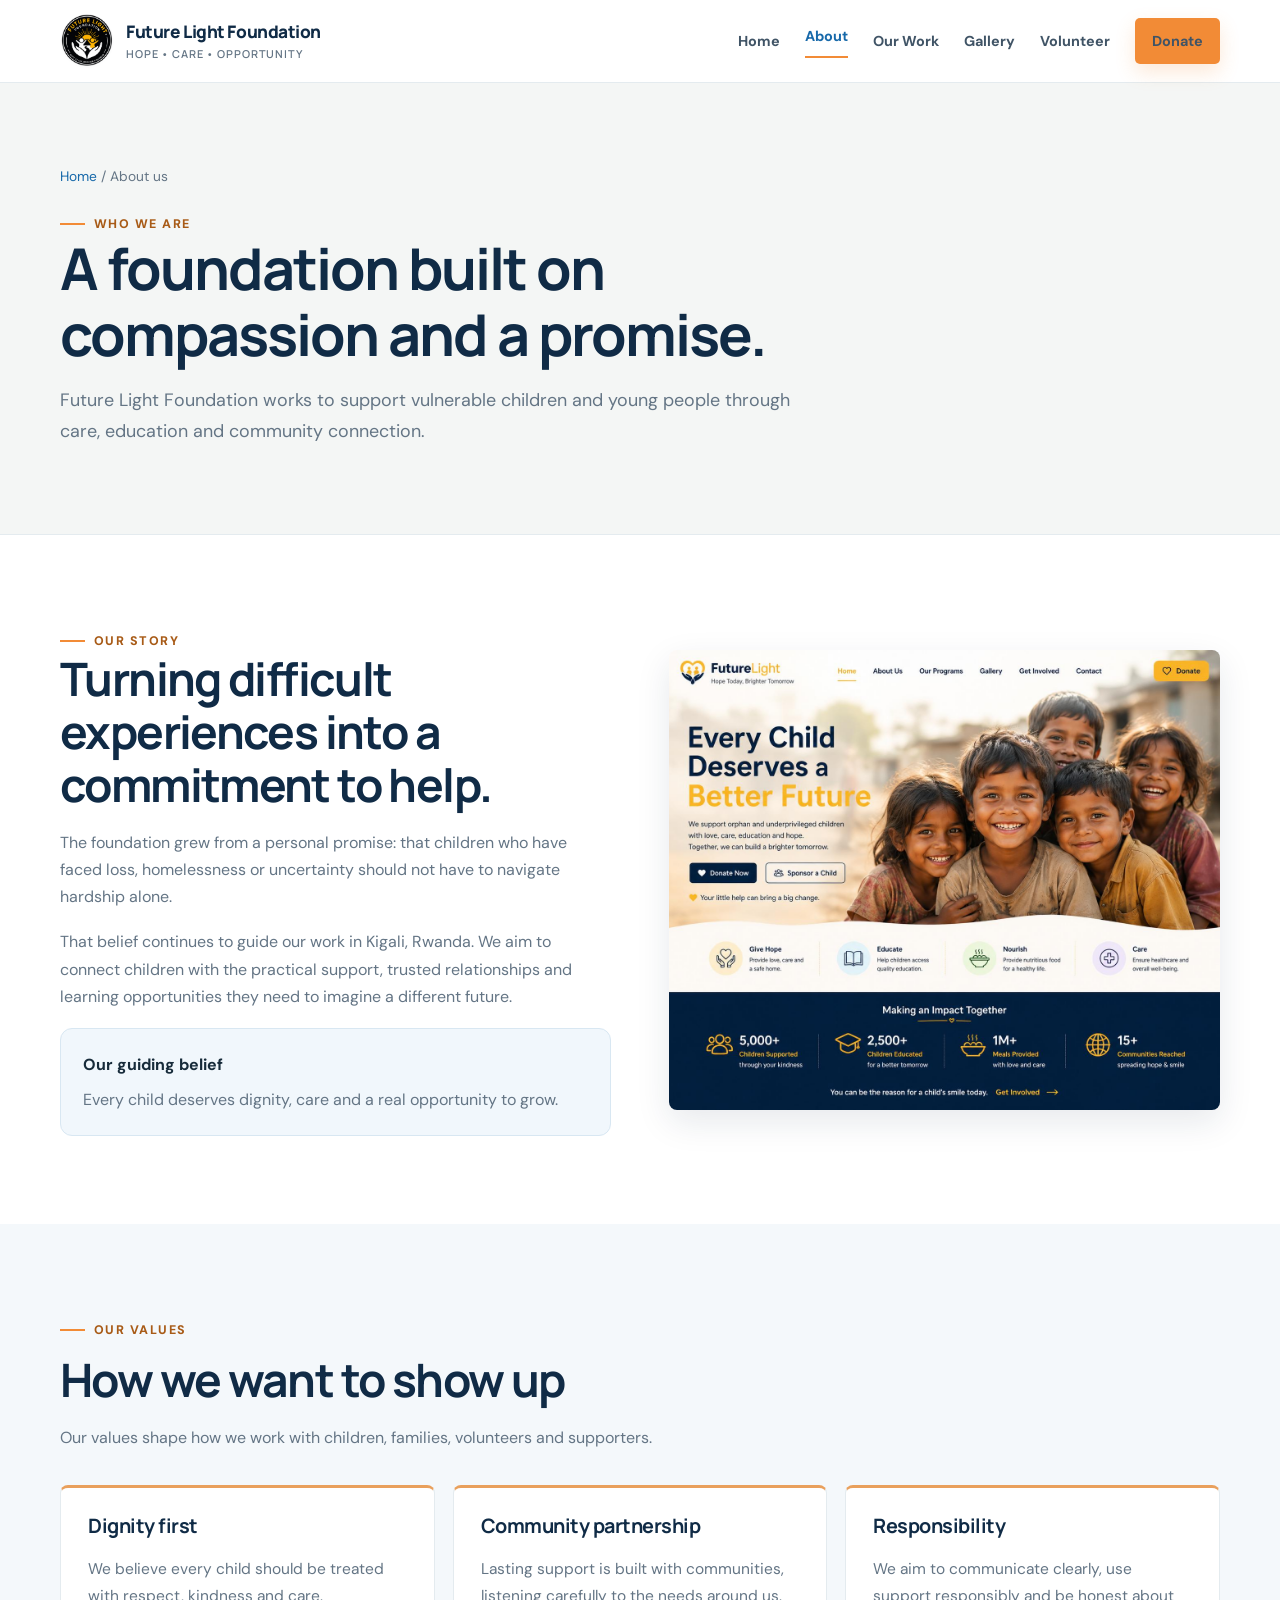
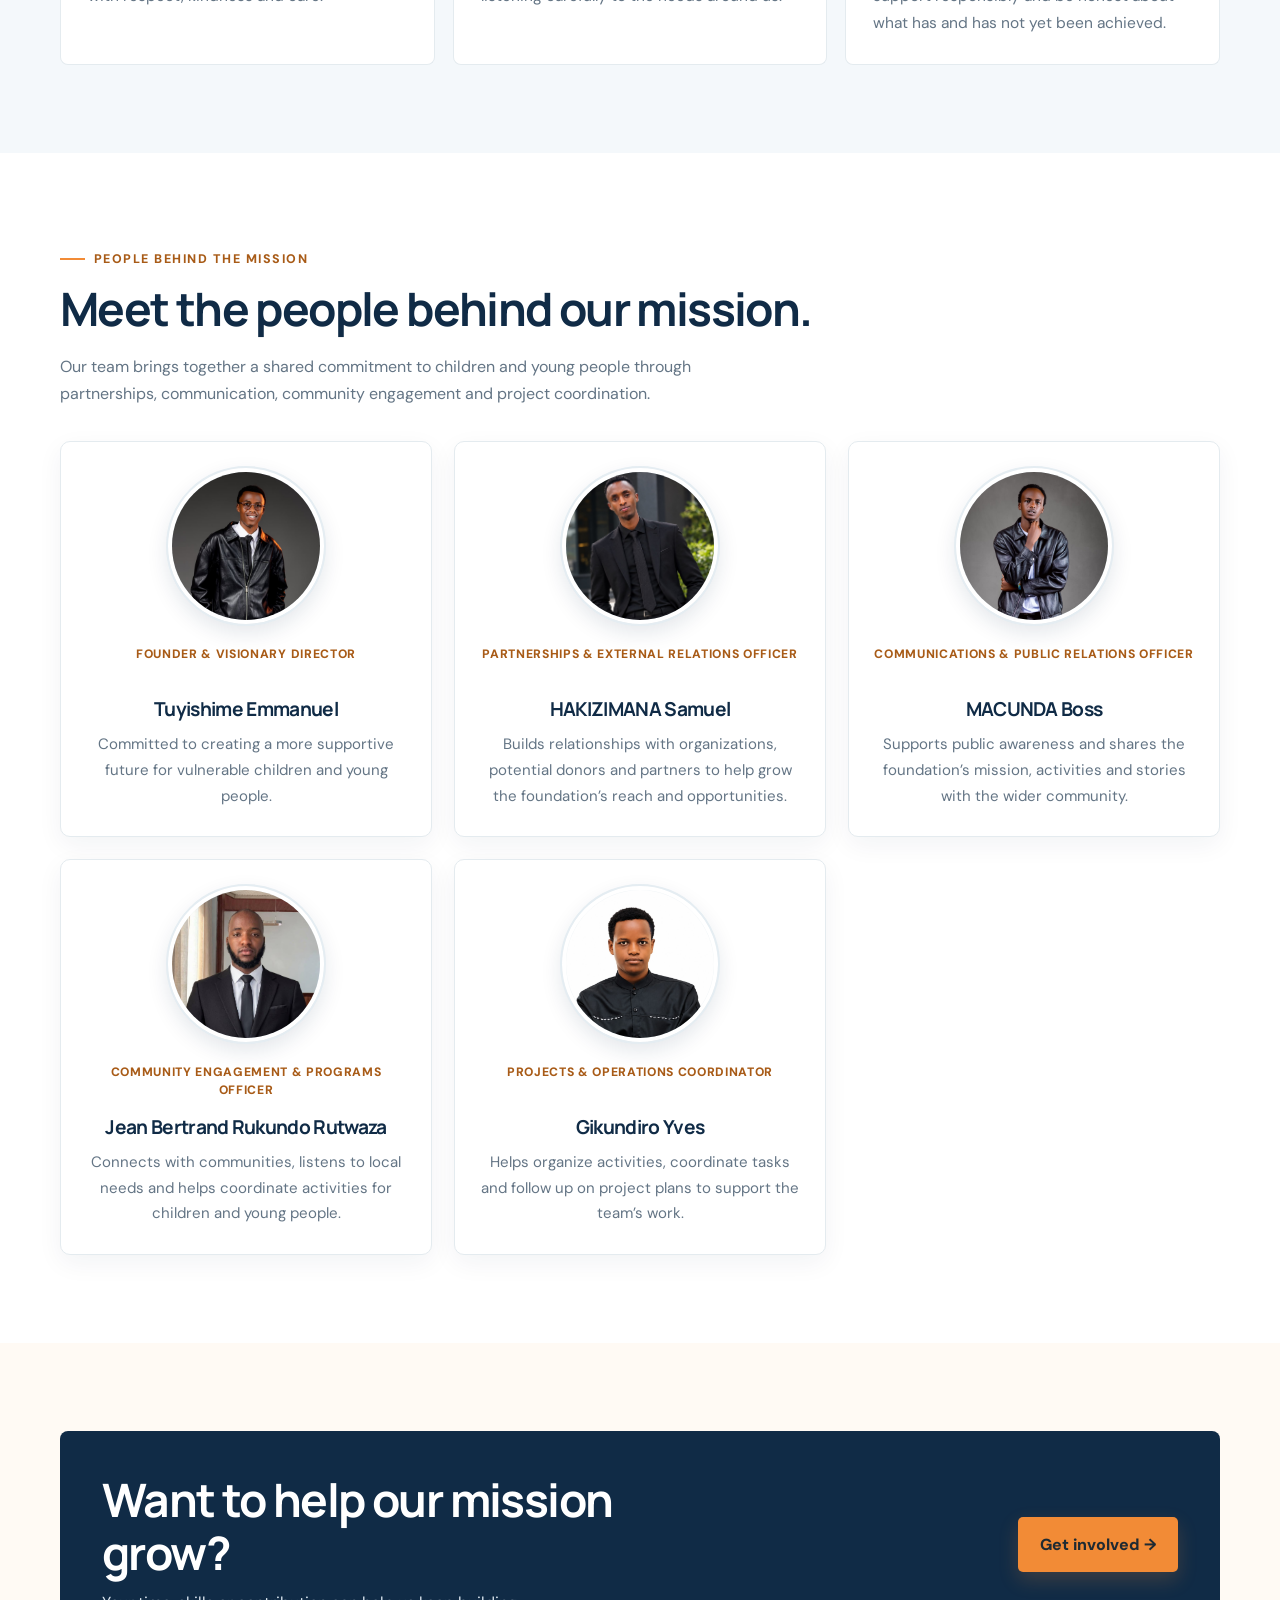
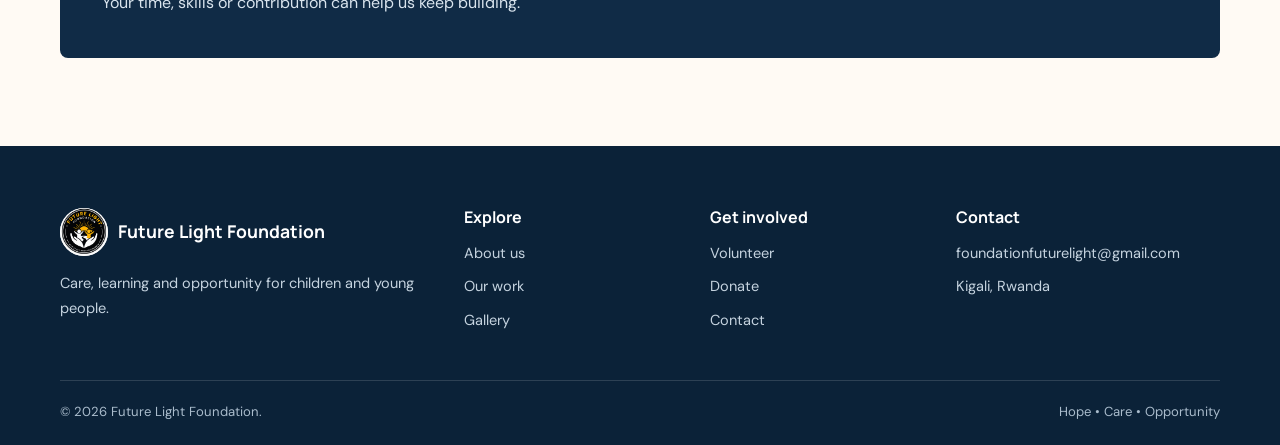
==== commit 29b7e75e: "Use boss.jpeg for Macunda Boss profile" ====
--- a/about.html
+++ b/about.html
@@ -4,6 +4,6 @@
 <main><section class="page-hero"><div class="container"><div class="breadcrumbs"><a href="./index.html">Home</a> / About us</div><span class="eyebrow">Who we are</span><h1>A foundation built on compassion and a promise.</h1><p>Future Light Foundation works to support vulnerable children and young people through care, education and community connection.</p></div></section>
 <section class="section"><div class="container split"><div><span class="eyebrow">Our story</span><h2>Turning difficult experiences into a commitment to help.</h2><p>The foundation grew from a personal promise: that children who have faced loss, homelessness or uncertainty should not have to navigate hardship alone.</p><p>That belief continues to guide our work in Kigali, Rwanda. We aim to connect children with the practical support, trusted relationships and learning opportunities they need to imagine a different future.</p><div class="callout"><strong>Our guiding belief</strong><p style="margin:8px 0 0">Every child deserves dignity, care and a real opportunity to grow.</p></div></div><div class="photo-frame"><img src="./ff.jpeg" alt="Community and children represented in the foundation's work"></div></div></section>
 <section class="section section-soft"><div class="container"><div class="section-head"><span class="eyebrow">Our values</span><h2>How we want to show up</h2><p>Our values shape how we work with children, families, volunteers and supporters.</p></div><div class="cards"><article class="card"><div class="card-icon">♡</div><h3>Dignity first</h3><p>We believe every child should be treated with respect, kindness and care.</p></article><article class="card"><div class="card-icon">◎</div><h3>Community partnership</h3><p>Lasting support is built with communities, listening carefully to the needs around us.</p></article><article class="card"><div class="card-icon">✦</div><h3>Responsibility</h3><p>We aim to communicate clearly, use support responsibly and be honest about what has and has not yet been achieved.</p></article></div></div></section>
-<section class="section team-section"><div class="container"><div class="section-head"><span class="eyebrow">People behind the mission</span><h2>Meet the people behind our mission.</h2><p>Our team brings together a shared commitment to children and young people through partnerships, communication, community engagement and project coordination.</p></div><div class="team-grid"><article class="team-card"><img class="team-photo" src="./tuyishime.jpeg" alt="Tuyishime Emmanuel, Founder and Visionary Director" loading="lazy"><div class="team-card-body"><p class="team-role">Founder &amp; Visionary Director</p><h3>Tuyishime Emmanuel</h3><p>Committed to creating a more supportive future for vulnerable children and young people.</p></div></article><article class="team-card"><img class="team-photo" src="./samuel.jpeg" alt="HAKIZIMANA Samuel, Partnerships and External Relations Officer" loading="lazy"><div class="team-card-body"><p class="team-role">Partnerships &amp; External Relations Officer</p><h3>HAKIZIMANA Samuel</h3><p>Builds relationships with organizations, potential donors and partners to help grow the foundation’s reach and opportunities.</p></div></article><article class="team-card"><img class="team-photo" src="./macunda.jpeg" alt="MACUNDA Boss, Communications and Public Relations Officer" loading="lazy"><div class="team-card-body"><p class="team-role">Communications &amp; Public Relations Officer</p><h3>MACUNDA Boss</h3><p>Supports public awareness and shares the foundation’s mission, activities and stories with the wider community.</p></div></article><article class="team-card"><img class="team-photo" src="./jean%20bertrand.jpeg" alt="Jean Bertrand Rukundo Rutwaza, Community Engagement and Programs Officer" loading="lazy"><div class="team-card-body"><p class="team-role">Community Engagement &amp; Programs Officer</p><h3>Jean Bertrand Rukundo Rutwaza</h3><p>Connects with communities, listens to local needs and helps coordinate activities for children and young people.</p></div></article><article class="team-card"><img class="team-photo" src="./gikundiro.jpeg" alt="Gikundiro Yves, Projects and Operations Coordinator" loading="lazy"><div class="team-card-body"><p class="team-role">Projects &amp; Operations Coordinator</p><h3>Gikundiro Yves</h3><p>Helps organize activities, coordinate tasks and follow up on project plans to support the team’s work.</p></div></article></div></div></section>
+<section class="section team-section"><div class="container"><div class="section-head"><span class="eyebrow">People behind the mission</span><h2>Meet the people behind our mission.</h2><p>Our team brings together a shared commitment to children and young people through partnerships, communication, community engagement and project coordination.</p></div><div class="team-grid"><article class="team-card"><img class="team-photo" src="./tuyishime.jpeg" alt="Tuyishime Emmanuel, Founder and Visionary Director" loading="lazy"><div class="team-card-body"><p class="team-role">Founder &amp; Visionary Director</p><h3>Tuyishime Emmanuel</h3><p>Committed to creating a more supportive future for vulnerable children and young people.</p></div></article><article class="team-card"><img class="team-photo" src="./samuel.jpeg" alt="HAKIZIMANA Samuel, Partnerships and External Relations Officer" loading="lazy"><div class="team-card-body"><p class="team-role">Partnerships &amp; External Relations Officer</p><h3>HAKIZIMANA Samuel</h3><p>Builds relationships with organizations, potential donors and partners to help grow the foundation’s reach and opportunities.</p></div></article><article class="team-card"><img class="team-photo" src="./boss.jpeg" alt="MACUNDA Boss, Communications and Public Relations Officer" loading="lazy"><div class="team-card-body"><p class="team-role">Communications &amp; Public Relations Officer</p><h3>MACUNDA Boss</h3><p>Supports public awareness and shares the foundation’s mission, activities and stories with the wider community.</p></div></article><article class="team-card"><img class="team-photo" src="./jean%20bertrand.jpeg" alt="Jean Bertrand Rukundo Rutwaza, Community Engagement and Programs Officer" loading="lazy"><div class="team-card-body"><p class="team-role">Community Engagement &amp; Programs Officer</p><h3>Jean Bertrand Rukundo Rutwaza</h3><p>Connects with communities, listens to local needs and helps coordinate activities for children and young people.</p></div></article><article class="team-card"><img class="team-photo" src="./gikundiro.jpeg" alt="Gikundiro Yves, Projects and Operations Coordinator" loading="lazy"><div class="team-card-body"><p class="team-role">Projects &amp; Operations Coordinator</p><h3>Gikundiro Yves</h3><p>Helps organize activities, coordinate tasks and follow up on project plans to support the team’s work.</p></div></article></div></div></section>
 <section class="section section-cream"><div class="container banner"><div><h2>Want to help our mission grow?</h2><p>Your time, skills or contribution can help us keep building.</p></div><a class="btn btn-primary" href="./volunteer.html">Get involved →</a></div></section></main>
 <footer class="site-footer"><div class="container"><div class="footer-grid"><div><div class="footer-brand"><img src="./futurelogo.jpeg" alt=""><strong>Future Light Foundation</strong></div><p>Care, learning and opportunity for children and young people.</p></div><div><h3>Explore</h3><ul class="footer-links"><li><a href="./about.html">About us</a></li><li><a href="./programs.html">Our work</a></li><li><a href="./gallery.html">Gallery</a></li></ul></div><div><h3>Get involved</h3><ul class="footer-links"><li><a href="./volunteer.html">Volunteer</a></li><li><a href="./donate.html">Donate</a></li><li><a href="./contact.html">Contact</a></li></ul></div><div><h3>Contact</h3><ul class="footer-links"><li><a href="mailto:foundationfuturelight@gmail.com">foundationfuturelight@gmail.com</a></li><li>Kigali, Rwanda</li></ul></div></div><div class="copyright"><span>© 2026 Future Light Foundation.</span><span>Hope • Care • Opportunity</span></div></div></footer></body></html>
--- a/style.css
+++ b/style.css
@@ -180,13 +180,13 @@
 .team-grid{display:grid;grid-template-columns:repeat(3,minmax(0,1fr));gap:22px;align-items:stretch}
 .team-card{overflow:hidden;background:#fff;border:1px solid var(--line);border-radius:10px;box-shadow:0 8px 26px rgba(16,43,70,.055);transition:transform .2s,box-shadow .2s}
 .team-card:hover{transform:translateY(-3px);box-shadow:0 14px 32px rgba(16,43,70,.10)}
-.team-photo{display:flex;width:100%;height:250px;object-fit:cover;object-position:center 35%;background:#edf3f6}
+.team-photo{display:block;width:156px;height:156px;margin:26px auto 0;object-fit:cover;object-position:center 28%;border-radius:50%;border:4px solid #fff;outline:2px solid #e5edf2;box-shadow:0 8px 22px rgba(16,43,70,.12);background:#edf3f6}
 .team-placeholder{flex-direction:column;align-items:center;justify-content:center;gap:8px;color:var(--navy);background:linear-gradient(145deg,#edf5fa 0%,#fff3e6 100%);border-bottom:1px solid var(--line)}
 .team-placeholder span{display:grid;place-items:center;width:82px;height:82px;border-radius:50%;background:#fff;border:1px solid #dbe5eb;color:var(--blue);font:800 1.5rem Manrope,sans-serif;letter-spacing:.04em}
 .team-placeholder small{font-size:.75rem;font-weight:700;color:var(--muted);letter-spacing:.04em;text-transform:uppercase}
-.team-card-body{padding:23px 24px 25px}
+.team-card-body{padding:22px 24px 27px;text-align:center}
 .team-card-body h3{margin:0 0 12px;font-size:1.2rem;overflow-wrap:anywhere}
 .team-card-body>p:last-child{font-size:.94rem;line-height:1.7;margin:0}
 .team-role{min-height:42px;margin:0 0 10px!important;color:#a85b17;font-size:.76rem;font-weight:800;letter-spacing:.055em;line-height:1.45;text-transform:uppercase}
-@media(max-width:950px){.team-grid{grid-template-columns:repeat(2,minmax(0,1fr))}.team-photo{height:230px}}
-@media(max-width:600px){.team-grid{grid-template-columns:1fr;gap:17px}.team-photo{height:280px}.team-card-body{padding:22px}.team-role{min-height:0}}
+@media(max-width:950px){.team-grid{grid-template-columns:repeat(2,minmax(0,1fr))}.team-photo{width:148px;height:148px}}
+@media(max-width:600px){.team-grid{grid-template-columns:1fr;gap:17px}.team-photo{width:150px;height:150px;margin-top:23px}.team-card-body{padding:22px}.team-role{min-height:0}}
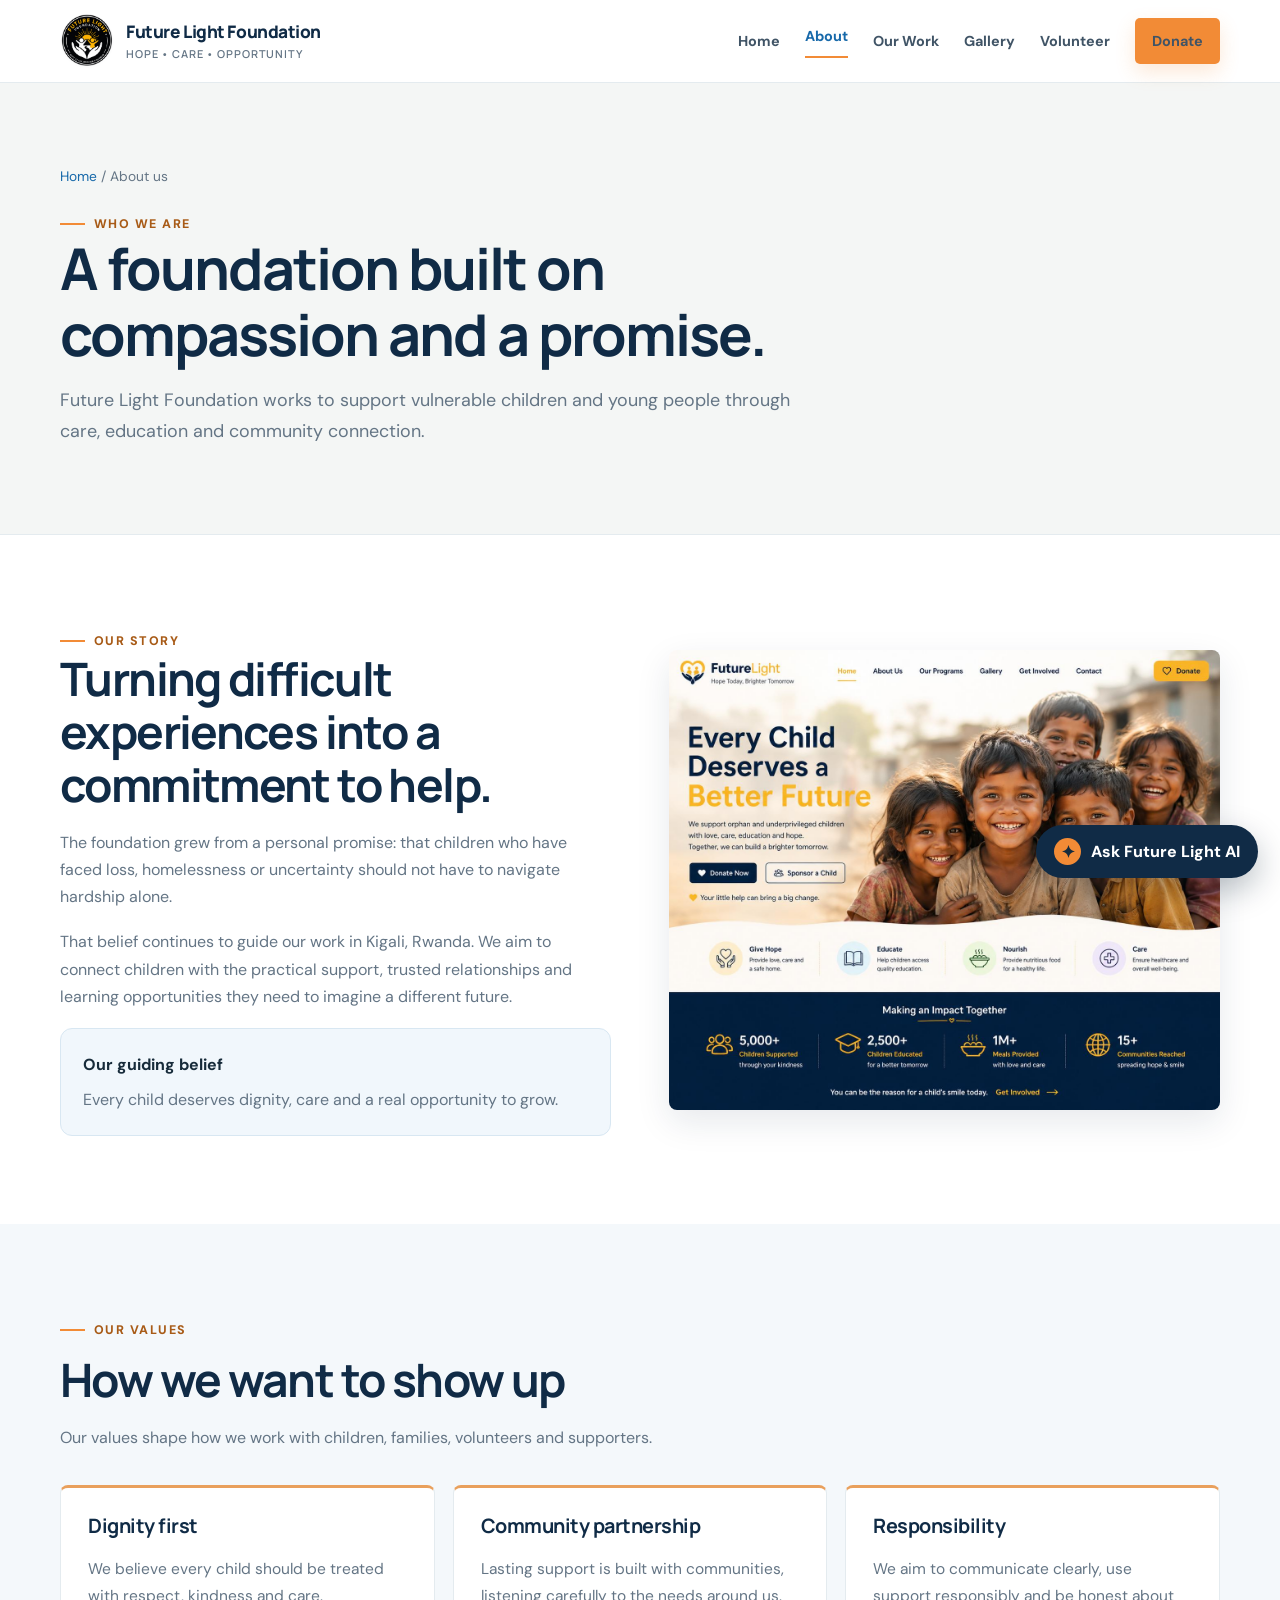
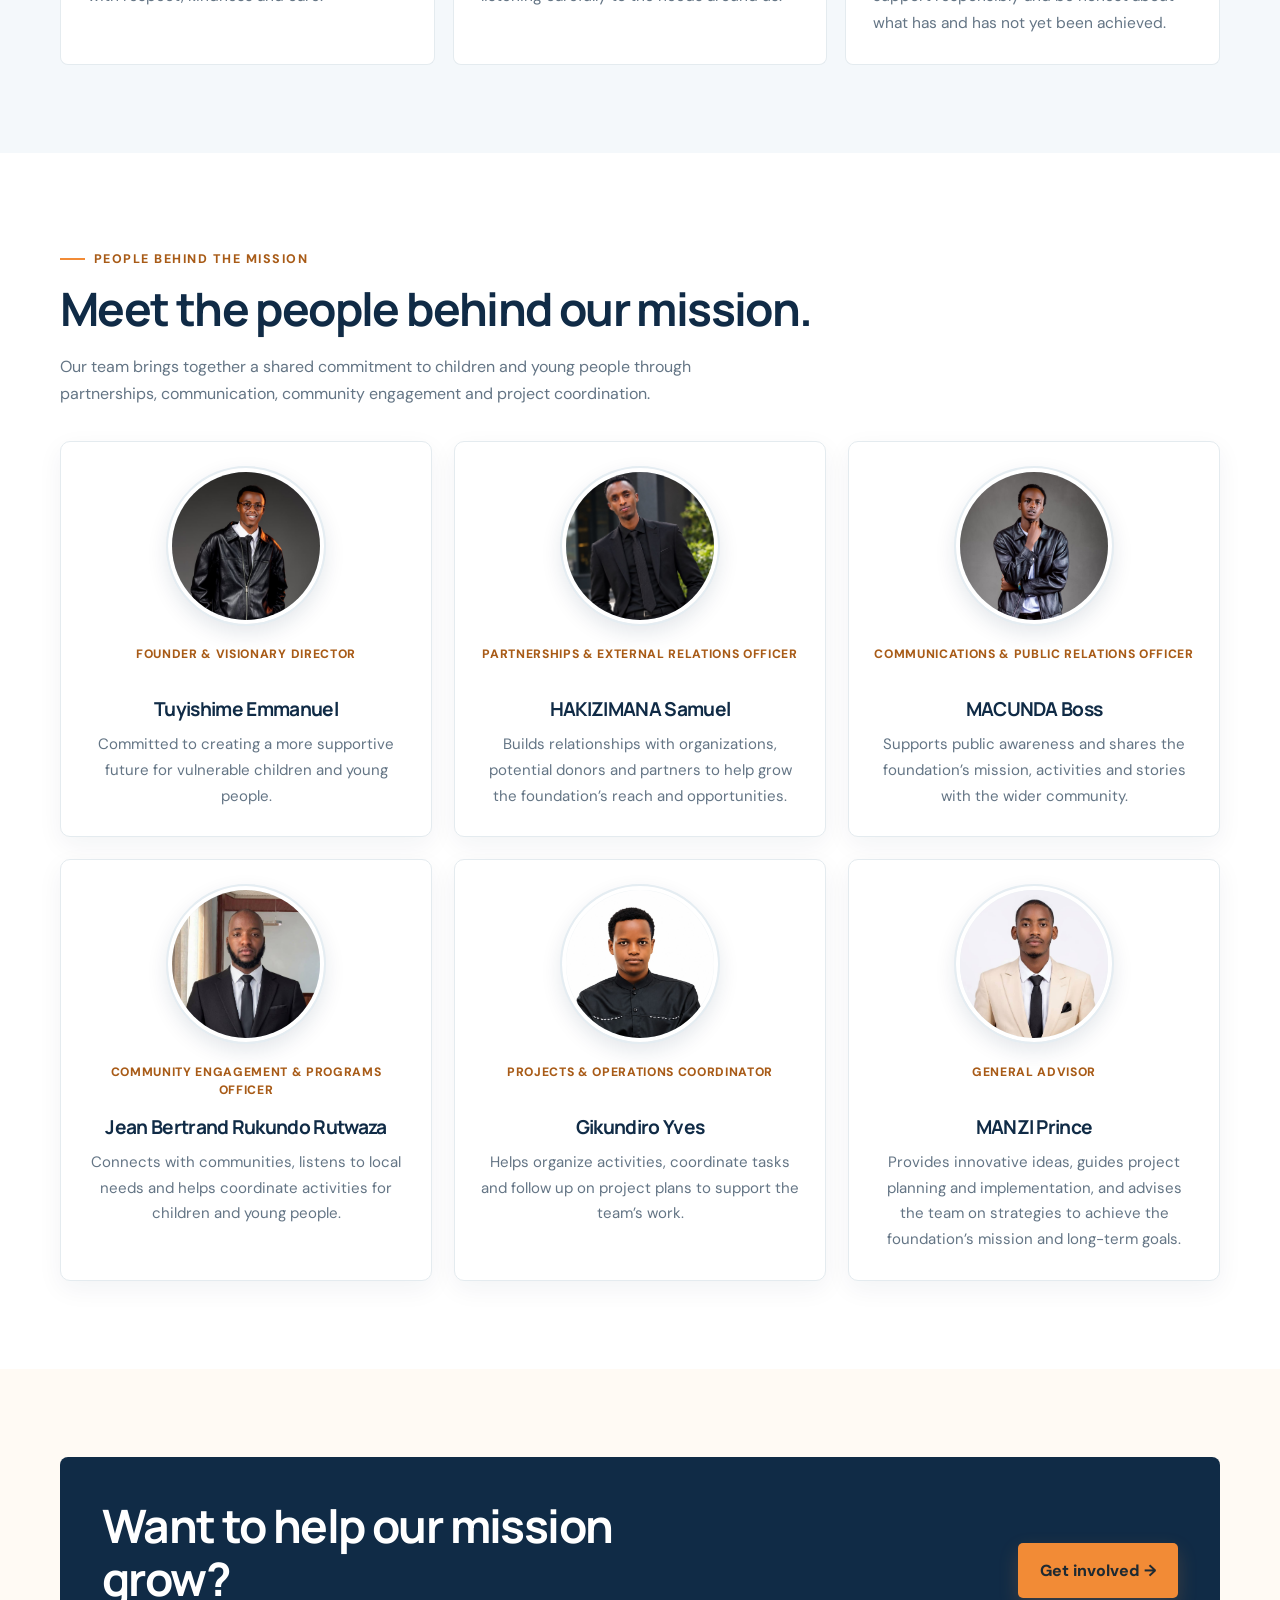
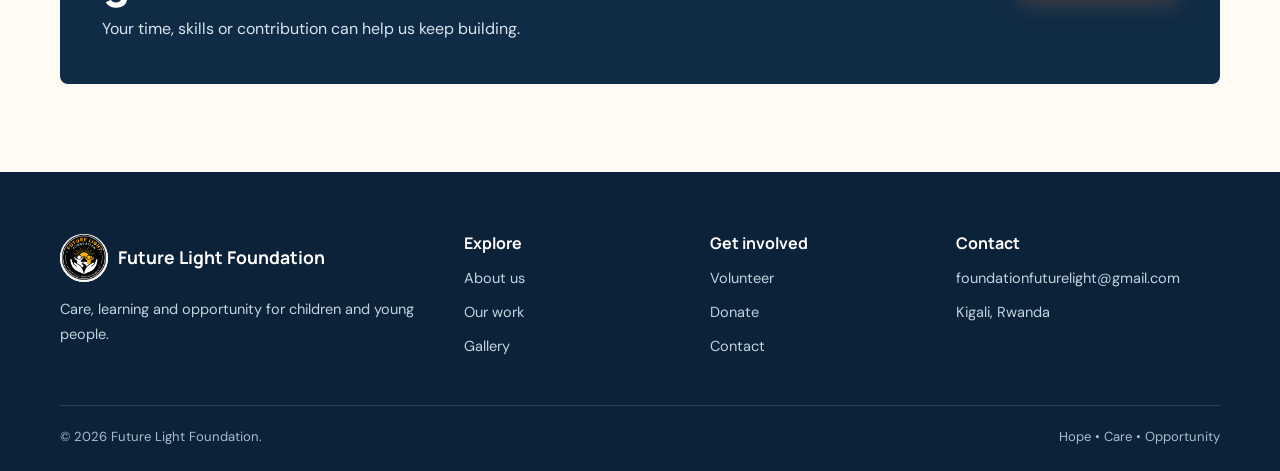
==== commit f9ce814a: "Add MANZI Prince to the foundation team page" ====
--- a/about.html
+++ b/about.html
@@ -4,6 +4,6 @@
 <main><section class="page-hero"><div class="container"><div class="breadcrumbs"><a href="./index.html">Home</a> / About us</div><span class="eyebrow">Who we are</span><h1>A foundation built on compassion and a promise.</h1><p>Future Light Foundation works to support vulnerable children and young people through care, education and community connection.</p></div></section>
 <section class="section"><div class="container split"><div><span class="eyebrow">Our story</span><h2>Turning difficult experiences into a commitment to help.</h2><p>The foundation grew from a personal promise: that children who have faced loss, homelessness or uncertainty should not have to navigate hardship alone.</p><p>That belief continues to guide our work in Kigali, Rwanda. We aim to connect children with the practical support, trusted relationships and learning opportunities they need to imagine a different future.</p><div class="callout"><strong>Our guiding belief</strong><p style="margin:8px 0 0">Every child deserves dignity, care and a real opportunity to grow.</p></div></div><div class="photo-frame"><img src="./ff.jpeg" alt="Community and children represented in the foundation's work"></div></div></section>
 <section class="section section-soft"><div class="container"><div class="section-head"><span class="eyebrow">Our values</span><h2>How we want to show up</h2><p>Our values shape how we work with children, families, volunteers and supporters.</p></div><div class="cards"><article class="card"><div class="card-icon">♡</div><h3>Dignity first</h3><p>We believe every child should be treated with respect, kindness and care.</p></article><article class="card"><div class="card-icon">◎</div><h3>Community partnership</h3><p>Lasting support is built with communities, listening carefully to the needs around us.</p></article><article class="card"><div class="card-icon">✦</div><h3>Responsibility</h3><p>We aim to communicate clearly, use support responsibly and be honest about what has and has not yet been achieved.</p></article></div></div></section>
-<section class="section team-section"><div class="container"><div class="section-head"><span class="eyebrow">People behind the mission</span><h2>Meet the people behind our mission.</h2><p>Our team brings together a shared commitment to children and young people through partnerships, communication, community engagement and project coordination.</p></div><div class="team-grid"><article class="team-card"><img class="team-photo" src="./tuyishime.jpeg" alt="Tuyishime Emmanuel, Founder and Visionary Director" loading="lazy"><div class="team-card-body"><p class="team-role">Founder &amp; Visionary Director</p><h3>Tuyishime Emmanuel</h3><p>Committed to creating a more supportive future for vulnerable children and young people.</p></div></article><article class="team-card"><img class="team-photo" src="./samuel.jpeg" alt="HAKIZIMANA Samuel, Partnerships and External Relations Officer" loading="lazy"><div class="team-card-body"><p class="team-role">Partnerships &amp; External Relations Officer</p><h3>HAKIZIMANA Samuel</h3><p>Builds relationships with organizations, potential donors and partners to help grow the foundation’s reach and opportunities.</p></div></article><article class="team-card"><img class="team-photo" src="./boss.jpeg" alt="MACUNDA Boss, Communications and Public Relations Officer" loading="lazy"><div class="team-card-body"><p class="team-role">Communications &amp; Public Relations Officer</p><h3>MACUNDA Boss</h3><p>Supports public awareness and shares the foundation’s mission, activities and stories with the wider community.</p></div></article><article class="team-card"><img class="team-photo" src="./jean%20bertrand.jpeg" alt="Jean Bertrand Rukundo Rutwaza, Community Engagement and Programs Officer" loading="lazy"><div class="team-card-body"><p class="team-role">Community Engagement &amp; Programs Officer</p><h3>Jean Bertrand Rukundo Rutwaza</h3><p>Connects with communities, listens to local needs and helps coordinate activities for children and young people.</p></div></article><article class="team-card"><img class="team-photo" src="./gikundiro.jpeg" alt="Gikundiro Yves, Projects and Operations Coordinator" loading="lazy"><div class="team-card-body"><p class="team-role">Projects &amp; Operations Coordinator</p><h3>Gikundiro Yves</h3><p>Helps organize activities, coordinate tasks and follow up on project plans to support the team’s work.</p></div></article></div></div></section>
+<section class="section team-section"><div class="container"><div class="section-head"><span class="eyebrow">People behind the mission</span><h2>Meet the people behind our mission.</h2><p>Our team brings together a shared commitment to children and young people through partnerships, communication, community engagement and project coordination.</p></div><div class="team-grid"><article class="team-card"><img class="team-photo" src="./tuyishime.jpeg" alt="Tuyishime Emmanuel, Founder and Visionary Director" loading="lazy"><div class="team-card-body"><p class="team-role">Founder &amp; Visionary Director</p><h3>Tuyishime Emmanuel</h3><p>Committed to creating a more supportive future for vulnerable children and young people.</p></div></article><article class="team-card"><img class="team-photo" src="./samuel.jpeg" alt="HAKIZIMANA Samuel, Partnerships and External Relations Officer" loading="lazy"><div class="team-card-body"><p class="team-role">Partnerships &amp; External Relations Officer</p><h3>HAKIZIMANA Samuel</h3><p>Builds relationships with organizations, potential donors and partners to help grow the foundation’s reach and opportunities.</p></div></article><article class="team-card"><img class="team-photo" src="./boss.jpeg" alt="MACUNDA Boss, Communications and Public Relations Officer" loading="lazy"><div class="team-card-body"><p class="team-role">Communications &amp; Public Relations Officer</p><h3>MACUNDA Boss</h3><p>Supports public awareness and shares the foundation’s mission, activities and stories with the wider community.</p></div></article><article class="team-card"><img class="team-photo" src="./jean%20bertrand.jpeg" alt="Jean Bertrand Rukundo Rutwaza, Community Engagement and Programs Officer" loading="lazy"><div class="team-card-body"><p class="team-role">Community Engagement &amp; Programs Officer</p><h3>Jean Bertrand Rukundo Rutwaza</h3><p>Connects with communities, listens to local needs and helps coordinate activities for children and young people.</p></div></article><article class="team-card"><img class="team-photo" src="./gikundiro.jpeg" alt="Gikundiro Yves, Projects and Operations Coordinator" loading="lazy"><div class="team-card-body"><p class="team-role">Projects &amp; Operations Coordinator</p><h3>Gikundiro Yves</h3><p>Helps organize activities, coordinate tasks and follow up on project plans to support the team’s work.</p></div></article><article class="team-card"><img class="team-photo" src="./manzi.jpeg" alt="MANZI Prince, General Advisor" loading="lazy"><div class="team-card-body"><p class="team-role">General Advisor</p><h3>MANZI Prince</h3><p>Provides innovative ideas, guides project planning and implementation, and advises the team on strategies to achieve the foundation’s mission and long-term goals.</p></div></article></div></div></section>
 <section class="section section-cream"><div class="container banner"><div><h2>Want to help our mission grow?</h2><p>Your time, skills or contribution can help us keep building.</p></div><a class="btn btn-primary" href="./volunteer.html">Get involved →</a></div></section></main>
 <footer class="site-footer"><div class="container"><div class="footer-grid"><div><div class="footer-brand"><img src="./futurelogo.jpeg" alt=""><strong>Future Light Foundation</strong></div><p>Care, learning and opportunity for children and young people.</p></div><div><h3>Explore</h3><ul class="footer-links"><li><a href="./about.html">About us</a></li><li><a href="./programs.html">Our work</a></li><li><a href="./gallery.html">Gallery</a></li></ul></div><div><h3>Get involved</h3><ul class="footer-links"><li><a href="./volunteer.html">Volunteer</a></li><li><a href="./donate.html">Donate</a></li><li><a href="./contact.html">Contact</a></li></ul></div><div><h3>Contact</h3><ul class="footer-links"><li><a href="mailto:foundationfuturelight@gmail.com">foundationfuturelight@gmail.com</a></li><li>Kigali, Rwanda</li></ul></div></div><div class="copyright"><span>© 2026 Future Light Foundation.</span><span>Hope • Care • Opportunity</span></div></div></footer></body></html>
--- a/style.css
+++ b/style.css
@@ -190,3 +190,65 @@
 .team-role{min-height:42px;margin:0 0 10px!important;color:#a85b17;font-size:.76rem;font-weight:800;letter-spacing:.055em;line-height:1.45;text-transform:uppercase}
 @media(max-width:950px){.team-grid{grid-template-columns:repeat(2,minmax(0,1fr))}.team-photo{width:148px;height:148px}}
 @media(max-width:600px){.team-grid{grid-template-columns:1fr;gap:17px}.team-photo{width:150px;height:150px;margin-top:23px}.team-card-body{padding:22px}.team-role{min-height:0}}
+
+
+/* Homepage team preview */
+.home-team-section{background:#fff}
+.home-team-grid{display:grid;grid-template-columns:repeat(3,minmax(0,1fr));gap:22px}
+.home-team-card{display:flex;align-items:center;gap:17px;padding:20px;border:1px solid var(--line);border-radius:9px;background:#fff}
+.home-team-card img{width:92px;height:92px;flex:0 0 92px;object-fit:cover;object-position:center 28%;border-radius:50%;border:3px solid #fff;outline:1px solid #e5edf2;box-shadow:0 5px 15px rgba(16,43,70,.1)}
+.home-team-card h3{font-size:1.05rem;margin:0;overflow-wrap:anywhere}
+.home-team-card .team-role{font-size:.68rem;line-height:1.45;letter-spacing:.04em;margin:0 0 8px!important;min-height:0}
+.home-team-action{display:flex;justify-content:center;margin-top:30px}
+@media(max-width:950px){.home-team-grid{grid-template-columns:1fr}.home-team-card{max-width:600px;width:100%;margin-inline:auto}}
+@media(max-width:480px){.home-team-card{padding:15px;gap:14px}.home-team-card img{width:76px;height:76px;flex-basis:76px}.home-team-card h3{font-size:1rem}}
+
+/* Ask Future Light AI — accessible floating chat */
+.fla-chat-launcher{position:fixed;right:22px;bottom:22px;z-index:1000;display:flex;align-items:center;gap:10px;border:0;border-radius:999px;padding:13px 18px;background:var(--navy);color:#fff;box-shadow:0 12px 32px rgba(8,28,47,.28);font-weight:800;cursor:pointer}
+.fla-chat-launcher:hover{background:#17476c}
+.fla-chat-launcher .fla-chat-symbol{display:grid;place-items:center;width:27px;height:27px;border-radius:50%;background:var(--orange);color:#152b3d;font-size:1.05rem}
+.fla-chat-panel{position:fixed;right:22px;bottom:86px;z-index:1001;display:flex;flex-direction:column;width:min(390px,calc(100vw - 28px));height:min(570px,calc(100dvh - 120px));overflow:hidden;background:#fff;border:1px solid #d9e3e9;border-radius:16px;box-shadow:0 22px 70px rgba(8,28,47,.25)}
+.fla-chat-panel[hidden]{display:none}
+.fla-chat-header{display:flex;align-items:center;gap:12px;padding:17px 18px;background:var(--navy);color:#fff}
+.fla-chat-avatar{display:grid;place-items:center;width:40px;height:40px;flex:0 0 40px;border-radius:12px;background:var(--orange);color:var(--navy);font-weight:900}
+.fla-chat-header strong{display:block;font-family:Manrope,sans-serif;font-size:1rem}
+.fla-chat-header small{display:block;color:#d4e2ed;font-size:.77rem}
+.fla-chat-close{margin-left:auto;width:36px;height:36px;border:1px solid rgba(255,255,255,.35);border-radius:8px;background:transparent;color:#fff;font-size:1.35rem;cursor:pointer}
+.fla-chat-messages{display:flex;flex:1;flex-direction:column;gap:12px;overflow-y:auto;padding:17px;background:#f5f8fa}
+.fla-chat-message{max-width:88%;padding:11px 13px;border-radius:12px;font-size:.91rem;line-height:1.55;white-space:pre-wrap;overflow-wrap:anywhere}
+.fla-chat-message.assistant{align-self:flex-start;background:#fff;border:1px solid #e1e8ed;color:#304656;border-top-left-radius:4px}
+.fla-chat-message.user{align-self:flex-end;background:#1769aa;color:#fff;border-top-right-radius:4px}
+.fla-chat-suggestions{display:flex;flex-wrap:wrap;gap:7px;padding:0 14px 12px;background:#f5f8fa}
+.fla-chat-suggestions button{border:1px solid #cbdbe6;border-radius:999px;background:#fff;color:#19476b;padding:7px 10px;font-size:.77rem;font-weight:700;cursor:pointer}
+.fla-chat-form{display:flex;gap:8px;padding:12px;border-top:1px solid #e4ebef;background:#fff}
+.fla-chat-input{min-width:0;flex:1;border:1px solid #cbd8e1;border-radius:9px;padding:11px 12px;color:var(--ink);outline:none}
+.fla-chat-input:focus{border-color:var(--blue);box-shadow:0 0 0 3px rgba(23,105,170,.1)}
+.fla-chat-send{border:0;border-radius:9px;background:var(--orange);color:#172b3a;padding:0 15px;font-weight:800;cursor:pointer}
+.fla-chat-send:disabled{opacity:.6;cursor:wait}
+.fla-chat-disclaimer{margin:0;padding:0 14px 11px;background:#fff;color:#748391;font-size:.7rem;line-height:1.4}
+@media(max-width:480px){.fla-chat-launcher{right:14px;bottom:14px;padding:11px 14px}.fla-chat-panel{right:10px;bottom:72px;width:calc(100vw - 20px);height:min(590px,calc(100dvh - 92px))}}
+@media(prefers-reduced-motion:reduce){.fla-chat-panel,.fla-chat-launcher{transition:none}}
+
+
+/* Rich profile cards inside the free Ask Future Light assistant */
+.fla-team-results{display:grid;gap:10px;margin-top:13px;width:100%}
+.fla-person-result{display:flex;align-items:center;gap:12px;padding:10px;border:1px solid #e1e8ed;border-radius:10px;background:#fff}
+.fla-person-result img{display:block;width:58px;height:58px;flex:0 0 58px;object-fit:cover;object-position:center 28%;border-radius:50%;border:2px solid #edf2f5}
+.fla-person-result strong{display:block;color:#173b56;font-size:.86rem;line-height:1.35}
+.fla-person-result small{display:block;margin-top:4px;color:#667887;font-size:.75rem;line-height:1.4}
+.fla-answer-link{display:inline-flex;align-items:center;justify-content:center;margin-top:11px;padding:8px 11px;border-radius:7px;background:#edf5fa;color:#17476c;font-size:.8rem;font-weight:800;text-decoration:none}
+.fla-answer-link:hover{background:#dfeef7;text-decoration:underline}
+.fla-chat-suggestions[hidden]{display:none}
+.fla-chat-suggestions{max-height:94px;overflow-y:auto}
+.fla-chat-message.assistant{max-width:96%}
+
+
+/* Chatbot contact choices and suggested next questions */
+.fla-choice-row{display:flex;gap:9px;margin-top:12px}
+.fla-choice-button{min-width:70px;border:1px solid #1769aa;border-radius:8px;padding:9px 17px;background:#1769aa;color:#fff;font-size:.84rem;font-weight:800;cursor:pointer}
+.fla-choice-button[data-fla-choice="contact-no"]{background:#fff;color:#17476c}
+.fla-choice-button:disabled{opacity:.55;cursor:default}
+.fla-followup-questions{display:flex;flex-wrap:wrap;gap:7px;margin-top:13px;padding-top:11px;border-top:1px solid #e4ebef}
+.fla-followup-questions strong{display:block;width:100%;font-size:.8rem;color:#29485e;margin-bottom:2px}
+.fla-followup-question{border:1px solid #cbdbe6;border-radius:999px;background:#fff;color:#19476b;padding:7px 10px;font-size:.76rem;font-weight:700;text-align:left;cursor:pointer}
+.fla-followup-question:hover{background:#edf5fa}
